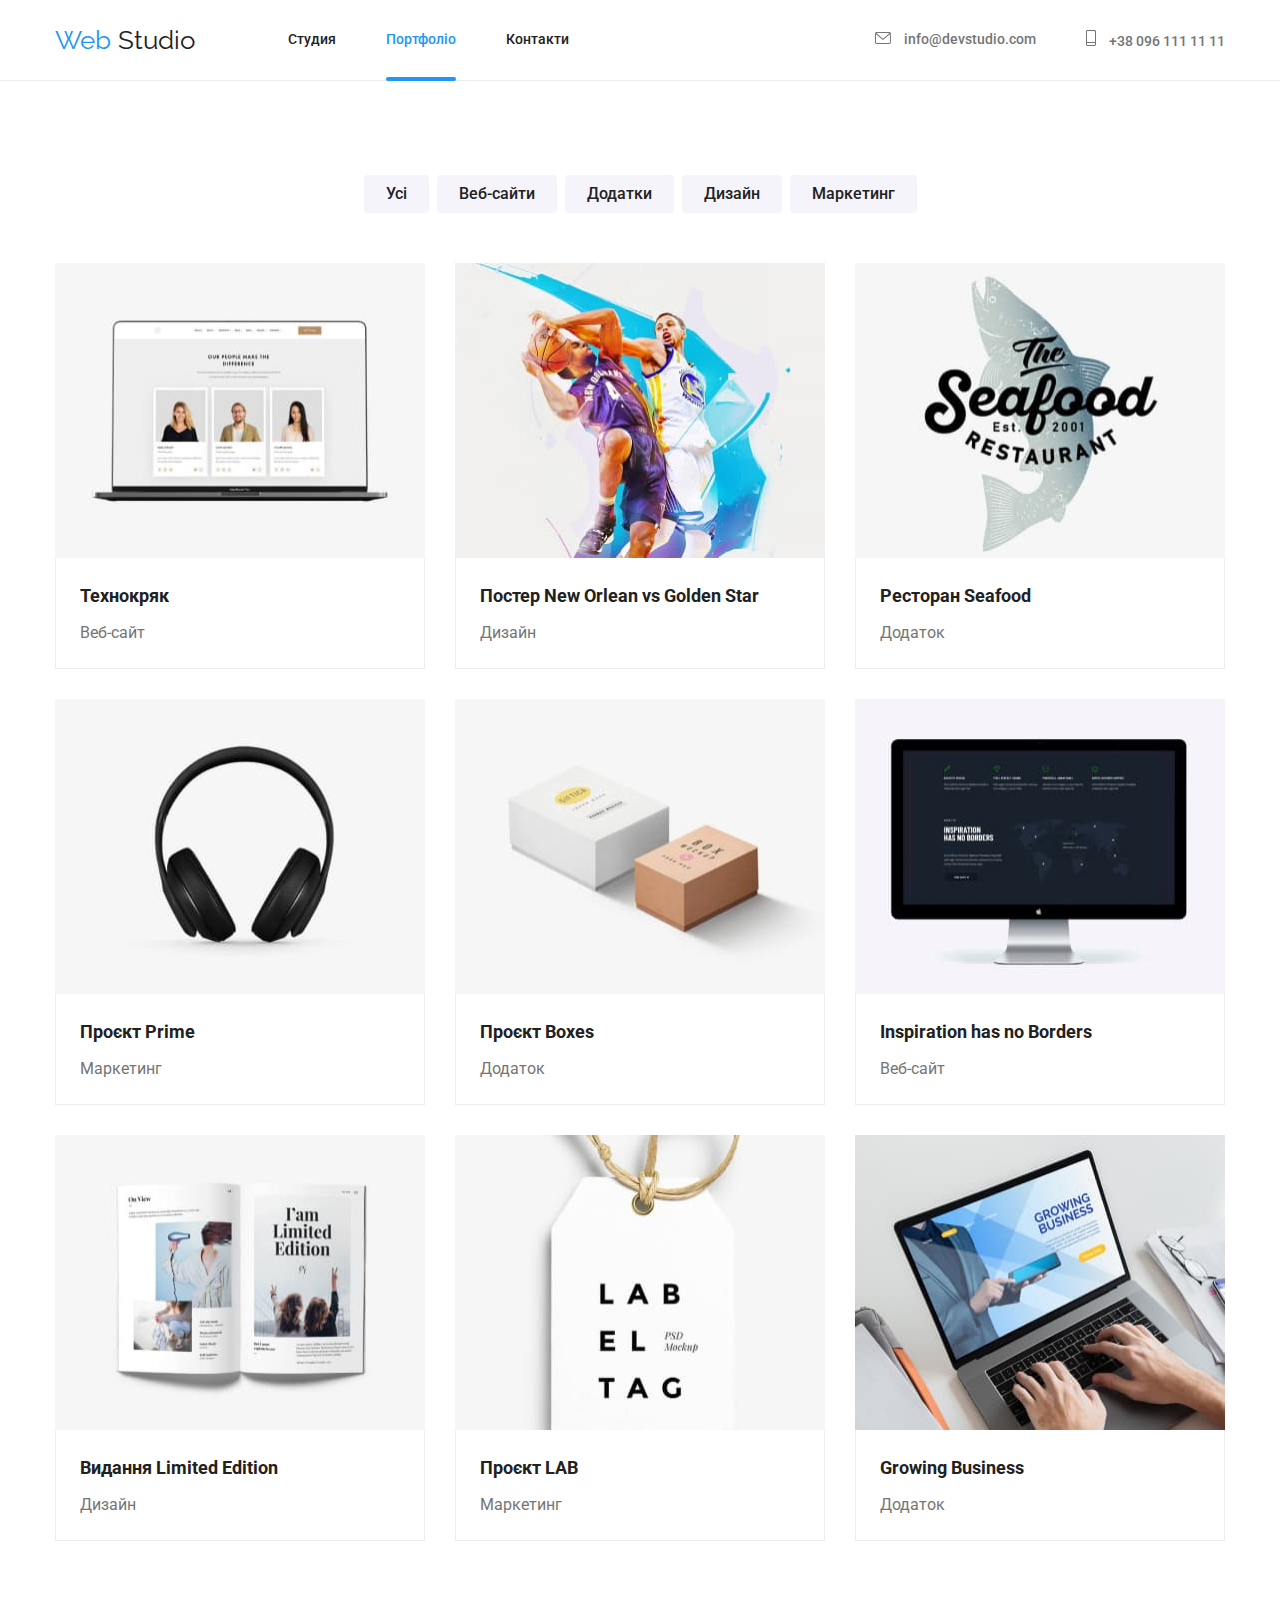
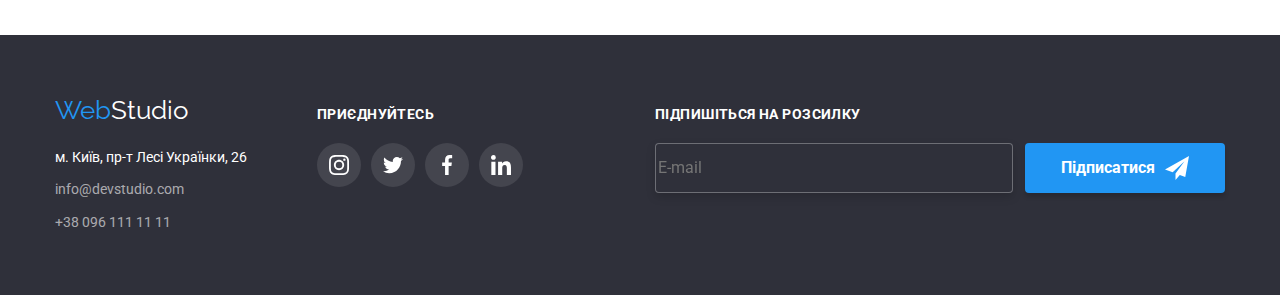
==== portfolio.html @ 41aac7d3 "Initial commit" ====
<!DOCTYPE html>
<html lang="uk">

<head>
  <meta charset="UTF-8" />
  <meta http-equiv="X-UA-Compatible" content="IE=edge" />
  <meta name="viewport" content="width=device-width, initial-scale=1.0" />
  <title>Портфоліо</title>
  <!-- Fonts -->
  <link rel="preconnect" href="https://fonts.googleapis.com" />
  <link rel="preconnect" href="https://fonts.gstatic.com" crossorigin />
  <link href="https://fonts.googleapis.com/css2?family=Raleway:wght@700&family=Roboto:wght@400;500;700;900&display=swap"
    rel="stylesheet" />
  <link rel="stylesheet"
    href="https://cdnjs.cloudflare.com/ajax/libs/modern-normalize/1.1.0/modern-normalize.min.css" />
  <link rel="stylesheet" href="./css/styles.css" />
</head>

<body class="page-portfolio">
  <header class="page-header">
    <!-- Navigation -->
    <div class="header-contanier">
      <nav class="main-nav">
        <a class="logo" href="./index.html">Web <span class="logo-link">Studio</span>
        </a>
        <ul class="list-nav">
          <li class="list-item-contact">
            <a class="link" href="./index.html">Студия
            </a>
          </li>
          <li class="list-item-contact">
            <a class="link current" href="./portfolio.html">Портфоліо</a>
          </li>
          <li class="list-item-contact">
            <a class="link" href="./index.html">Контакти</a>
          </li>
        </ul>
      </nav>
      <ul class="list-contact">
        <li class="list-item-contact">
          <a class="link-contact" href="mailto:info@devstudio.com"><svg class="contact-icon" width="16" height="12">
              <use href="./images/icon.svg#envelope"></use>
            </svg>
            info@devstudio.com
          </a>
        </li>
        <li class="list-item-contact">
          <a class="link-contact" href="tel:+380961111111"><svg class="contact-icon" width="10" height="16">
              <use href="./images/icon.svg#Telephone"></use>
            </svg>
            +38 096 111 11 11</a>
        </li>
      </ul>
    </div>
  </header>
  <!-- Portfolio navigation  -->
  <main>
    <!-- Our projects-->
    <section class="section">
      <div class="container">
        <h1 class="tittle-visually-hidden">Наші роботи</h1>
        <ul class="list-nav-portfolio">
          <li class="btn-container">
            <button class="btn-portfolio" type="button">Усі</button>
          </li>
          <li class="btn-container">
            <button class="btn-portfolio" type="button">Веб-сайти</button>
          </li>
          <li class="btn-container">
            <button class="btn-portfolio" type="button">Додатки</button>
          </li>
          <li class="btn-container">
            <button class="btn-portfolio" type="button">Дизайн</button>
          </li>
          <li class="btn-container">
            <button class="btn-portfolio" type="button">Маркетинг</button>
          </li>
        </ul>
        <ul class="list-portfolio">
          <li class="list-item-portfolio">
            <a>
              <div class="work-description">
                <img class="img" src="./images/tehnokryak.jpg" alt="laptop with two women and a man on the monitor"
                  width="370" height="295" />
                <div class="overlay">
                  <p class="overlay-description">Ресурс пропонує комплексні пропозиції з різним рівнем функціоналу та
                    сервісів. Все це дозволить
                    відвідувачу отримати вичерпні відомості про компанію чи приватну особу.</p>
                </div>
              </div>
              <div class="container-list-portfolio">
                <h2 class="tittle-portfolio">Технокряк</h2>
                <p class="text-work">Веб-сайт</p>
              </div>
            </a>
          </li>
          <li class="list-item-portfolio">
            <a>
              <div class="work-description"><img class="img" src="./images/new-orlean.jpg"
                  alt="two basketball players with a ball" width="370" height="295" />
                <div class="overlay">
                  <p class="overlay-description">Ресурс пропонує комплексні пропозиції з різним рівнем функціоналу та
                    сервісів. Все це дозволить
                    відвідувачу отримати вичерпні відомості про компанію чи приватну особу.</p>
                </div>
              </div>
              <div class="container-list-portfolio">
                <h2 class="tittle-portfolio">Постер New Orlean vs Golden Star</h2>
                <p class="text-work">Дизайн</p>
              </div>
            </a>
          </li>
          <li class="list-item-portfolio">
            <a>
              <div class="work-description"><img class="img" src="./images/seafood.jpg" alt="seafood-logo" width="370"
                  height="295" />
                <div class="overlay">
                  <p class="overlay-description">Ресурс пропонує комплексні пропозиції з різним рівнем функціоналу та
                    сервісів. Все це дозволить
                    відвідувачу отримати вичерпні відомості про компанію чи приватну особу.</p>
                </div>
              </div>
              <div class="container-list-portfolio">
                <h2 class="tittle-portfolio">Ресторан Seafood</h2>
                <p class="text-work">Додаток</p>
              </div>
            </a>
          </li>
          <li class="list-item-portfolio">
            <a>
              <div class="work-description"><img class="img" src="./images/prime.jpg" alt="headphones" width="370"
                  height="295" />
                <div class="overlay">
                  <p class="overlay-description">Ресурс пропонує комплексні пропозиції з різним рівнем функціоналу та
                    сервісів. Все це дозволить
                    відвідувачу отримати вичерпні відомості про компанію чи приватну особу.</p>
                </div>
              </div>
              <div class="container-list-portfolio">
                <h2 class="tittle-portfolio">Проєкт Prime</h2>
                <p class="text-work">Маркетинг</p>
              </div>
            </a>
          </li>
          <li class="list-item-portfolio">
            <a>
              <div class="work-description"><img class="img" src="./images/boxes.jpg" alt="two boxes white and brown"
                  width="370" height="295" />
                <div class="overlay">
                  <p class="overlay-description">Ресурс пропонує комплексні пропозиції з різним рівнем функціоналу та
                    сервісів. Все це дозволить
                    відвідувачу отримати вичерпні відомості про компанію чи приватну особу.</p>
                </div>
              </div>
              <div class="container-list-portfolio">
                <h2 class="tittle-portfolio">Проєкт Boxes</h2>
                <p class="text-work">Додаток</p>
              </div>
            </a>
          </li>
          <li class="list-item-portfolio">
            <a>
              <div class="work-description"><img class="img" src="./images/Inspiration-has-no-borders.jpg" alt="monitor"
                  width="370" height="295" />
                <div class="overlay">
                  <p class="overlay-description">Ресурс пропонує комплексні пропозиції з різним рівнем функціоналу та
                    сервісів. Все це дозволить
                    відвідувачу отримати вичерпні відомості про компанію чи приватну особу.</p>
                </div>
              </div>
              <div class="container-list-portfolio">
                <h2 class="tittle-portfolio">Inspiration has no Borders</h2>
                <p class="text-work">Веб-сайт</p>
              </div>
            </a>
          </li>
          <li class="list-item-portfolio">
            <a>
              <div class="work-description"><img class="img" src="./images/llmited-edition.jpg"
                  alt="book with inscription i'am lmited edition" width="370" height="295" />
                <div class="overlay">
                  <p class="overlay-description">Ресурс пропонує комплексні пропозиції з різним рівнем функціоналу та
                    сервісів. Все це дозволить
                    відвідувачу отримати вичерпні відомості про компанію чи приватну особу.</p>
                </div>
              </div>
              <div class="container-list-portfolio">
                <h2 class="tittle-portfolio">Видання Limited Edition</h2>
                <p class="text-work">Дизайн</p>
              </div>
            </a>
          </li>
          <li class="list-item-portfolio">
            <a>
              <div class="work-description"><img class="img" src="./images/lab.jpg"
                  alt="tag with the inscription lab el tag" width="370" height="295" />
                <div class="overlay">
                  <p class="overlay-description">Ресурс пропонує комплексні пропозиції з різним рівнем функціоналу та
                    сервісів. Все це дозволить
                    відвідувачу отримати вичерпні відомості про компанію чи приватну особу.</p>
                </div>
              </div>
              <div class="container-list-portfolio">
                <h2 class="tittle-portfolio">Проєкт LAB</h2>
                <p class="text-work">Маркетинг</p>
              </div>
            </a>
          </li>
          <li class="list-item-portfolio">
            <a>
              <div class="work-description"><img class="img" src="./images/growing-business.jpg" alt="notebook"
                  width="370" height="295" />
                <div class="overlay">
                  <p class="overlay-description">Ресурс пропонує комплексні пропозиції з різним рівнем функціоналу та
                    сервісів. Все це дозволить
                    відвідувачу отримати вичерпні відомості про компанію чи приватну особу.</p>
                </div>
              </div>
              <div class="container-list-portfolio">
                <h2 class="tittle-portfolio">Growing Business</h2>
                <p class="text-work">Додаток</p>
              </div>
            </a>
          </li>
        </ul>
      </div>
    </section>
    </section>
  </main>
  <footer class="footer">
    <div class="container container-footer">

      <div class="footer-contact-box">

        <a class="logo-footer" href="./index.html">Web<span class="span">Studio</span></a>

        <!-- Address -->
        <address class="address">
          <ul class="list-address-footer">
            <li class="list-item-footer">
              <a class="link-maps" href="https://goo.gl/maps/CPtrU1FHBa2aNyZL9" target="_blank"
                rel="noopener noreferrer">м.
                Київ, пр-т Лесі Українки, 26</a>
            </li>
            <li class="list-item-footer">
              <a class="link-footer" href="mailto:info@devstudio.com">info@devstudio.com</a>
            </li>
            <li class="list-item-footer">
              <a class="link-footer" href="tel:+380961111111">+38 096 111 11 11</a>
            </li>
          </ul>
        </address>
      </div>

      <div class="footer-social-box">
        <p class="accession">Приєднуйтесь</p>
        <ul class="social-list-footer">
          <li class="social-item-footer">
            <a class="social-link-footer" href="https://istagram.com" target="_blank" rel="noopener noreferens"
              aria-label="istagram">
              <svg class="social-icon-footer" width="20" height="20">
                <use href="./images/icon.svg#instagram"></use>
              </svg>
            </a>
          </li>
          <li class="social-item-footer">
            <a class="social-link-footer" href="https://twitter.com" target="_blank" rel="noopener noreferens"
              aria-label="twitter">
              <svg class="social-icon-footer" width="20" height="20">
                <use href="./images/icon.svg#twitter"></use>
              </svg>
            </a>
          </li>
          <li class="social-item-footer">
            <a class="social-link-footer" href="https://facebook.com" target="_blank" rel="noopener noreferens"
              aria-label="istagram">
              <svg class="social-icon-footer" width="20" height="20">
                <use href="./images/icon.svg#facebook"></use>
              </svg>
            </a>
          </li>
          <li class="social-item-footer">
            <a class="social-link-footer" href="https://linkedin.com" target="_blank" rel="noopener noreferens"
              aria-label="linkedin">
              <svg class="social-icon-footer" width="20" height="20">
                <use href="./images/icon.svg#linkedin"></use>
              </svg>
            </a>
          </li>
        </ul>
      </div>

      <div class="footer-form-mailing">
        <strong class="register-mailing">Підпишіться на розсилку</strong>
        <form class="footer-form" name="footer-form">
          <label class="form-mailing">
            <input class="register-mailing-form" type="email" name="email" placeholder="E-mail" required>
          </label>
          <button class="btn-register-icon ">
            Підписатися <svg class="register-footer-icon" width="24" height="24">
              <use href="./images/icon.svg#icon-send">
              </use>
            </svg>
          </button>
        </form>
      </div>
    </div>
  </footer>
  <script src="./js/modal.js"></script>
</body>

</html>
---- css/styles.css ----
:root {
  /* Fonts */

  /* Text color */
  --primary-text-color: #212121;
  --tittle-text-color: #212121;
  --accent-color: #2196f3;
  --active-color: #2196f3;
  --primary-white-color: #ffffff;
  --second-text-color: #757575;

  /* Background colors */

  --background-color: #f5f4fa;
  --footer-background-color: #2f303a;
  --background-color-portfolio: #f5f5f5;
  --color-border-list: #eeeeee;
  --background-color-btn: #188ce8;
  --color-border: #ececec;
  --social-color: #afb1b8;
  /*Other */
  --animation: 250ms cubic-bezier(0.4, 0, 0.2, 1)
}

html {
  box-sizing: border-box;
}

*,
*::before,
*::after {
  box-sizing: inherit;
}

/* Остальной код */

/* Body */
h1,
h2,
h3,
p {
  margin-top: 0;
  margin-bottom: 0;
}

body {
  color: var(--primary-text-color);
  font-family: Roboto, sans-serif;
}

.section {
  padding-top: 94px;
  padding-bottom: 94px;
}

.container {
  width: 1200px;
  padding-left: 15px;
  padding-right: 15px;
  margin: 0 auto;
}

.img {
  display: block;
  max-width: 100%;
}

/* Header */

.page-header {
  border-bottom: solid 1px;
  border-color: var(--color-border);
}

header {
  background-color: var(--primary-white-color);
}

.header-contanier {
  width: 1200px;
  margin: 0 auto;
  padding-left: 15px;
  padding-right: 15px;
  display: flex;
  flex-wrap: wrap;
  flex-direction: row;
}

/* Logo */
.logo {
  color: var(--accent-color);
  font-family: Raleway, sans-serif;
  font-size: 26px;
  line-height: 1.19;
  text-decoration: none;
  padding-top: 24px;
  padding-bottom: 24px;
  margin-right: 93px;
  transition: color var(--animation);
}

.logo-link {
  color: var(--primary-text-color);
}

.logo:hover {
  color: var(--accent-color);
}

/* Navigation */
.main-nav {
  display: flex;
  align-items: center;
}

.main-nav .link {
  font-weight: 500;
  font-size: 14px;
  line-height: 1.14;
  text-decoration: none;
  transition: color var(--animation);
}

.list {
  list-style: none;
  display: flex;
  margin-top: 0;
  margin-bottom: 0;
  padding: 0;
  gap: 30px;
  justify-content: center;
}

.list-contact {
  margin: 0 0 0 auto;
  padding-left: 0;
  display: flex;
}

.list-item-contact {
  display: flex;
  align-items: center;
  justify-content: center;
  margin-right: 50px;
}

.list-item-contact:last-child {
  margin-right: 0;
}

.list-nav {
  display: block;
  display: flex;
  list-style: none;
  margin-top: 0;
  margin-bottom: 0;
  margin-left: 0;
  padding-left: 0;
}

.list-address {
  list-style: none;
  padding: 0;
  margin: 0;
}

.link.current {
  color: var(--active-color);
  padding: 32px 0;
  font-family: Roboto;
  font-weight: 500;
  font-size: 14px;
  line-height: 1.14;
  text-decoration: none;
  transition: color var(--animation);
  position: relative;
  display: block;
}

.link.current::after {
  content: '';
  display: block;
  position: absolute;
  width: 100%;
  height: 4px;
  border-radius: 2px;
  bottom: -1%;
  background-color: var(--active-color);
}

h2 {
  text-align: center;
}

.link:hover {
  color: var(--accent-color);
}

.link:focus {
  color: var(--accent-color);
}

.link-contact {
  color: var(--second-text-color);
  fill: var(--second-text-color);
  font-weight: 500;
  font-size: 14px;
  line-height: 1.14;
  text-decoration: none;
  align-items: center;
  transition: color var(--animation);
  transition: fill var(--animation);
}

.link-contact:hover {
  color: var(--accent-color);
  fill: var(--active-color);
}

.link-contact:focus {
  color: var(--accent-color);
  fill: var(--active-color);
}

.contact-icon {
  margin-right: 10px;
}

/* Hero */
.section-hero {
  width: 1600px;
  text-align: center;
  margin: 0 auto;
  padding-top: 200px;
  padding-bottom: 200px;
  background: linear-gradient(to right,
      rgba(47, 48, 58, 0.4), rgba(47, 48, 58, 0.4)),
    url(../images/Img.png);
  background-size: cover;
  background-position: center;
  background-repeat: no-repeat;
}

.hero-tittle {
  color: var(--primary-white-color);
  font-weight: 900;
  font-size: 44px;
  line-height: 1.36;
  text-align: center;
  text-transform: uppercase;
  width: 696px;
  margin: 0 auto;
  margin-bottom: 30px;
}

.backdrop {
  position: fixed;
  top: 0;
  left: 0;
  width: 100%;
  height: 100%;
  opacity: 1;
  z-index: 5;
  transition: var(--animation);
  background-color: rgba(0, 0, 0, 0.2);
}

.backdrop.is-hidden {
  opacity: 0;
  pointer-events: none;
  visibility: hidden;
}



.modal {
  position: absolute;
  top: 50%;
  left: 50%;
  width: 528px;
  padding: 40px;
  background-color: var(--primary-white-color);
  box-shadow: 0px 1px 3px rgba(0, 0, 0, 0.12), 0px 1px 1px rgba(0, 0, 0, 0.14), 0px 2px 1px rgba(0, 0, 0, 0.2);
  border-radius: 4px;
  transform: translate(-50%, -50%) scale(1);
  transition: opacity: var(--animation), visibility:var(--animation);
}

.btn-modal {
  position: absolute;
  top: 8px;
  right: 8px;
  width: 30px;
  height: 30px;
  border: 1px solid rgba(0, 0, 0, 0.1);
  border-radius: 50%;
  background-color: var(--primary-white-color);
  cursor: pointer;
}

.btn-modal:hover {
  fill: var(--active-color);
  transition: fill var(--animation);
}

.btn-modal:focus {
  fill: var(--active-color);
  transition: fill var(--animation);
}

.register-form {
  margin-bottom: 20px;
}

.register-form-tittle {
  display: block;
  font-family: 'Roboto';
  font-size: 20px;
  line-height: 1.15;
  letter-spacing: 0.03em;
  align-items: center;
  margin-bottom: 30px;
}

.register-form-field {
  display: block;
  margin: 0;
  text-align: left;
  position: relative;
  margin-bottom: 10px;

}

.register-form-field:last-of-type {
  margin-bottom: 0;
}

.register-form-field:hover {
  border-color: var(--active-color);
  fill: var(--active-color);
  transition: fill var(--animation), border-color:var(--animation);
}

.register-form-field:focus {
  border-color: var(--active-color);
  fill: var(--active-color);
}

.register-form-label {
  display: block;
  font-family: 'Roboto';
  font-size: 12px;
  line-height: 1.16;
  letter-spacing: 0.01em;
  color: #757575;
  margin-bottom: 4px;
}

.chekbox-agreement-form {
  display: inline-block;
  margin-bottom: 30px;
}

.register-form-chekbox {
  appearance: none;
}

.register-form-chekbox:checked+.chekbox-svg {
  background-color: var(--active-color);
  background-image: url(../images/icon\ check\ \(2\)\ \(1\).svg);
  background-size: contain;
  fill: var(--active-color);

}

.register-form-input {
  width: 100%;
  height: 40px;
  border: 1px solid rgba(33, 33, 33, 0.2);
  border-radius: 4px;
  outline: none;
  padding-left: 42px;

}


.register-form-input:hover~.register-form-icon {
  fill: var(--active-color);
  border-color: var(--active-color);
  transition: fill var(--animation), border-color var(--animation);

}

.register-form-field:focus-within>.register-form-icon {
  fill: var(--active-color);
  border-color: var(--active-color);
  transition: border-color var(--animation);
}

.register-form-input:hover {
  border-color: var(--active-color);
  transition: fill var(--animation), border-color var(--animation);

}

.register-form-input:focus-within {
  border-color: var(--active-color);
  transition: border-color var(--animation);

}

.register-form-icon {
  position: absolute;
  left: 3%;
  top: 50%;

}

textarea {
  width: 100%;
  height: 120px;
  border: 1px solid rgba(33, 33, 33, 0.2);
  border-radius: 4px;
  padding: 12px 16px;
  resize: none;
  outline: none;
}

.chekbox-svg {
  display: inline-block;
  vertical-align: middle;
}

.register-form-description {
  color: var(--second-text-color);
  display: inline-block;
  align-items: center;
  font-family: 'Roboto';
  font-style: normal;
  font-weight: 400;
  font-size: 14px;
  line-height: 1.71;
  letter-spacing: 0.03em;

}

.register-form-link {
  color: var(--active-color);
}

.btn-register {
  color: var(--primary-white-color);
  background-color: var(--accent-color);
  cursor: pointer;
  font-family: Roboto;
  font-weight: 700;
  font-size: 16px;
  line-height: 1.87;
  width: 216px;
  padding: 10px 32px;
  border: 0;
  border-radius: 4px;
  transition: background-color var(--animation);
}

.btn-register:hover {
  color: var(--primary-white-color);
  background-color: var(--background-color-btn);
  box-shadow: 0px 4px 4px rgba(0, 0, 0, 0.15);
  transition: color:var(--animation), box-shadow: var(--animation), background-color: var(--animation);
}

.btn-register:focus {
  color: var(--primary-white-color);
  background-color: var(--background-color-btn);
  box-shadow: 0px 4px 4px rgba(0, 0, 0, 0.15);
  transition: color:var(--animation), box-shadow: var(--animation), background-color: var(--animation);
}

.btn {
  color: var(--primary-white-color);
  background-color: var(--accent-color);
  cursor: pointer;
  font-family: Roboto;
  font-weight: 700;
  font-size: 16px;
  line-height: 1.87;
  width: 216px;
  padding: 10px 32px;
  border: 0;
  border-radius: 4px;
  transition: background-color var(--animation);

}

.btn:hover {
  background-color: var(--background-color-btn);
}

.btn:focus {
  background-color: var(--background-color-btn);
}

.benefits-icon-list {
  list-style: none;
  display: flex;
  margin-top: 0;
  margin-bottom: 0;
  padding-top: 94px;
  padding-left: 215px;
  padding-right: 215px;
  gap: 30px;
  justify-content: center;
}

.container-benefits-icon {
  width: 270px;
  height: 120px;
  display: flex;
  justify-content: center;
  align-items: center;
  background-color: var(--background-color);
  border-radius: 4px;
  margin-bottom: 30px;
}

.benefits-icon-item {
  margin: 0;
  padding: 0;
}

.tittle-subject-list {
  font-weight: 700;
  font-size: 14px;
  line-height: 1.14;
  text-transform: uppercase;
  margin: 0;
  margin-bottom: 10px;
}

.tittle-subject {
  font-size: 36px;
  line-height: 1.16;
  padding: 0;
  margin-bottom: 50px;
}

.tittle-subtittle {
  font-weight: 500;
  font-size: 16px;
  line-height: 1.18;
  margin-bottom: 10px;
  text-align: center;
  justify-content: center;
}

.section-subject {
  background-color: var(--background-color);
  display: flex;
}

.benefits {
  display: block;
  box-sizing: border-box;
  flex-basis: calc((100% - 60px) / 3);
}

.section-activity {
  padding-top: 0;
}

.container-activity {
  width: 1200px;
  margin: 0 auto;
  padding-left: 15px;
  padding-right: 15px;
}

.activity-work {
  position: relative;
}

.activity-work-text {
  display: flex;
  align-items: center;
  justify-content: center;
  bottom: 0;
  width: 100%;
  height: 70px;
  position: absolute;
  background-color: rgba(47, 48, 58, 0.8);
  color: var(--primary-white-color);
}

.activity-text {
  font-family: 'Roboto';
  font-weight: 700;
  font-size: 14px;
  line-height: 1.14;
  letter-spacing: 0.03em;
  text-transform: uppercase;
}

.contanier-tittle-subtittle {
  padding-top: 30px;
  padding-bottom: 30px;
}

.text-list {
  color: var(--second-text-color);
  font-weight: 400;
  font-size: 14px;
  line-height: 1.71;
  margin-bottom: 0;
}

.about-tittle {
  width: 1200px;
  margin: 0 auto;
  padding-left: 15px;
  padding-right: 15px;
}

.list-item-about {
  background-color: var(--primary-white-color);
  color: var(--tittle-text-color);
  font-weight: 500;
  font-size: 16px;
  line-height: 1.18;
}

.subtitle {
  color: var(--second-text-color);
  font-weight: 400;
  font-size: 16px;
  line-height: 1.18;
  margin-bottom: 16px;
  margin-top: 0;
  justify-content: center;
}

.container-about {
  width: 1200px;
  margin: 0 auto;
  padding-left: 15px;
  padding-right: 15px;
}

.about {
  align-items: center;
  background-color: var(--primary-white-color);
  flex-basis: calc((100% - 60px) / 3);
  box-shadow: 0px 1px 3px rgba(0, 0, 0, 0.12), 0px 1px 1px rgba(0, 0, 0, 0.14), 0px 2px 1px rgba(0, 0, 0, 0.2);
  border-radius: 0px 0px 4px 4px;

}

.contanier-tittle-subtittle {
  text-align: center;
}

.about:last-child {
  margin-right: 0;
}

.social-list {
  list-style: none;
  display: flex;
  gap: 10px;
  justify-content: center;
  padding: 0 32px;
}

.social-link {
  width: 44px;
  height: 44px;
  border-radius: 50%;
  display: flex;
  background: var(--primary-white-color);
  align-items: center;
  justify-content: center;
  fill: var(--social-color);
  transition: background-color var(--animation), fill var(--animation);
}

.social-link:hover {
  background-color: var(--active-color);
  fill: var(--primary-white-color);
}

.social-link:focus {
  background-color: var(--active-color);
  fill: var(--primary-white-color);
}

.tittle-subject-icon {
  font-size: 36px;
  line-height: 1.16;
  margin-bottom: 50px;
}

.client-icon-item {
  flex-basis: calc(100% - 150px) /6;
  height: 92px;
  width: 170px;
}

.client-icon-list {
  display: flex;
  gap: 30px;
  list-style: none;
  justify-content: center;
  align-items: center;
  margin: 0;
  padding: 0;
}

.link-client-icon {
  width: 100%;
  height: 100%;
  display: flex;
  border: 1px solid;
  border-radius: 4px;
  align-items: center;
  justify-content: center;
  fill: var(--social-color);
  border-color: var(--social-color);
  transition: fill var(--animation), border-color var(--animation);
}

.link-client-icon:focus {
  border-color: var(--active-color);
  fill: var(--active-color);
}

.link-client-icon:hover {
  border-color: var(--active-color);
  fill: var(--active-color);
}

.section-client {
  padding-top: 94px;
  padding-bottom: 94px;
}

/* Footer */
.container-footer {
  display: flex;
  align-items: baseline;
}


.footer {
  color: var(--primary-white-color);
  background-color: var(--footer-background-color);
  padding-top: 60px;
  padding-bottom: 60px;
}

.footer-contact-box {
  margin-right: 70px;
}

.footer-social-box {}

.logo-footer {
  color: var(--accent-color);
  font-family: Raleway, sans-serif;
  font-size: 26px;
  line-height: 1.19;
  text-decoration: none;
  margin-bottom: 20px;
  display: block;
}

.list-item-footer {
  margin-bottom: 9px;
}

.list-item-footer:last-child {
  margin-bottom: 0;
}

.list-address-footer {
  list-style: none;
  padding: 0;
  margin: 0;
}

.span {
  color: var(--primary-white-color);
}

.link {
  color: var(--primary-text-color);
  font-weight: 500;
  font-size: 14px;
  line-height: 1.14;
  text-decoration: none;
}

.link-footer {
  color: #ffffff99;
  font-weight: 400;
  font-size: 14px;
  line-height: 1.71;
  text-decoration: none;
  font-style: normal;
  transition: color var(--animation);
}

.link-maps {
  color: var(--primary-white-color);
  font-weight: 400;
  font-size: 14px;
  line-height: 1.71;
  text-decoration: none;
  font-style: normal;
  transition: color var(--animation);
}

.link-maps:hover {
  color: var(--active-color);
}

.link-maps:focus {
  color: var(--active-color);
}

.link-footer:hover {
  color: var(--active-color);
}

.link-contact:focus {
  color: var(--active-color);
}

.accession {
  font-family: 'Roboto';
  font-style: normal;
  font-weight: 700;
  font-size: 14px;
  line-height: 1.14;
  letter-spacing: 0.03em;
  text-transform: uppercase;
  margin-bottom: 20px;
}

.social-link-footer {
  width: 44px;
  height: 44px;
  border-radius: 50%;
  display: flex;
  background: rgba(255, 255, 255, 0.1);
  align-items: center;
  justify-content: center;
  transition: background-color var(--animation);
}

.social-link-footer:hover {
  background-color: var(--active-color);
}

.social-link-footer:focus {
  background-color: var(--active-color);
}

.social-list-footer {
  padding: 0;
  margin: 0;
  list-style: none;
  display: flex;
  gap: 10px;
}

.footer-form {
  display: flex;

}

.form-mailing {
  margin-right: 12px;
}

.register-mailing-form {
  width: 358px;
  height: 50px;
  background-color: #2F303A;
  border: 1px solid rgba(255, 255, 255, 0.3);
  filter: drop-shadow(0px 4px 4px rgba(0, 0, 0, 0.15));
  border-radius: 4px;
  outline: none;
  color: var(--second-text-color);
}

.register-mailing {
  display: inline-block;
  font-family: 'Roboto';
  font-size: 14px;
  line-height: 1.14;
  letter-spacing: 0.03em;
  text-transform: uppercase;
  margin-bottom: 20px;

}

.social-icon-footer {
  fill: var(--primary-white-color);
}

.register-footer-icon {
  fill: var(--primary-white-color);
  margin-left: 10px;
}

.btn-register {
  width: 200px;
  height: 50px;
  cursor: pointer;
  box-shadow: 0px 4px 4px rgba(0, 0, 0, 0.15);
  border-radius: 4px;
}

.footer-form-mailing {
  margin-left: auto
}

.btn-register-icon {
  color: var(--primary-white-color);
  background-color: var(--accent-color);
  font-family: Roboto;
  font-weight: 700;
  font-size: 16px;
  line-height: 1.87;
  width: 216px;
  padding: 10px 32px;
  border: 0;
  border-radius: 4px;
  transition: background-color var(--animation);
  width: 200px;
  height: 50px;
  display: flex;
  box-shadow: 0px 4px 4px rgba(0, 0, 0, 0.15);
  cursor: pointer;
  display: flex;
  justify-content: center;
  align-items: center;
}

.visually-hidden {
  position: absolute;
  white-space: nowrap;
  width: 1px;
  height: 1px;
  overflow: hidden;
  border: 0;
  padding: 0;
  clip: rect(0 0 0 0);
  clip-path: inset(50%);
  margin: -1px;
}

/* Portfolio */
.container {
  width: 1200px;
  margin: 0 auto;
  padding-left: 15px;
  padding-right: 15px;
}

.container-list-portfolio {
  padding: 20px 24px;
  border-right: solid 1px;
  border-bottom: solid 1px;
  border-left: solid 1px;
  border-color: var(--color-border-list);
}

.page-porfolio {
  width: 1200px;
}

.tittle-project {
  color: var(--primary-text-color);
  font-weight: 700;
  font-size: 36px;
  line-height: 1.16;
  text-align: center;
}

.tittle-portfolio {
  color: var(--tittle-text-color);
  margin-bottom: 4px;
  font-size: 18px;
  line-height: 2;
  text-align: left;
}

.list-portfolio {
  list-style: none;
}

/* Navigation portfolio */
.list-nav-portfolio {
  display: flex;
  list-style: none;
  align-items: center;
}

.text-work {
  color: var(--second-text-color);

  font-size: 16px;
  line-height: 1.87;
}

.btn-portfolio {
  color: var(--primary-text-color);
  background-color: var(--background-color);
  font-family: inherit;
  font-weight: 500;
  font-size: 16px;
  line-height: 1.62;
  cursor: pointer;
  border: none;
  border-radius: 4px;
  padding: 6px 22px;
  transition: box-shadow var(--animation), color var(--animation), background-color var(--animation);
}

.btn-container {
  margin-right: 8px;
  transform: background-color var(--animation);
}

.btn-container:last-child {
  margin-right: 0;
}

.button-nav {
  padding-top: 94px;
  padding-bottom: 94px;
}

.btn-portfolio:hover {
  color: var(--primary-white-color);
  background-color: var(--active-color);
  box-shadow: 0px 3px 1px rgba(0, 0, 0, 0.1),
    0px 1px 2px rgba(0, 0, 0, 0.08),
    0px 2px 2px rgba(0, 0, 0, 0.12);
  border-radius: 4px;
}

.btn-portfolio:focus {
  color: var(--primary-white-color);
  background-color: var(--active-color);
  box-shadow: 0px 3px 1px rgba(0, 0, 0, 0.1),
    0px 1px 2px rgba(0, 0, 0, 0.08),
    0px 2px 2px rgba(0, 0, 0, 0.12);
  border-radius: 4px;
}

.tittle-visually-hidden {
  position: absolute;
  white-space: nowrap;
  width: 1px;
  height: 1px;
  overflow: hidden;
  border: 0;
  padding: 0;
  clip: rect(0 0 0 0);
  clip-path: inset(50%);
  margin: -1px;
}

/* Main */

.list-portfolio {
  display: flex;
  flex-wrap: wrap;
  gap: 30px;
  padding: 0;
  margin: 0;
  margin-right: 30px;
}

.list-nav-portfolio {
  justify-content: center;
  margin-bottom: 50px;
  margin-top: 0;
  padding-left: 0;
}

.list-item-portfolio {
  border-color: var(--color-border-list);
  flex-basis: calc((100% - 60px) / 3);
  margin-top: 0;
  margin-bottom: 0;
  padding: 0;
  transition: box-shadow var(--animation);
}

.list-item-portfolio:hover {
  box-shadow: 0px 1px 1px rgba(0, 0, 0, 0.12),
    0px 4px 4px rgba(0, 0, 0, 0.06),
    1px 4px 6px rgba(0, 0, 0, 0.16);

}

.list-item-portfolio:focus {
  box-shadow: 0px 1px 1px rgba(0, 0, 0, 0.12),
    0px 4px 4px rgba(0, 0, 0, 0.06),
    1px 4px 6px rgba(0, 0, 0, 0.16);

}

.list-portfolio:nth-child(3n) {
  margin-right: 0;
}

.work-description {
  position: relative;
  overflow: hidden;

}

.overlay {
  position: absolute;
  top: 0;
  left: 0;
  transform: translateY(100%);
  width: 100%;
  height: 101%;
  padding: 63px 24px;
  display: flex;
  align-items: center;
  justify-content: center;
  background-color: rgba(33, 150, 243, 0.9);
}

.overlay-description {
  font-weight: 400;
  font-size: 18px;
  line-height: 1.55;
  letter-spacing: 0.03em;
  color: var(--primary-white-color);
}

.list-item-portfolio:hover .overlay {
  transform: translateY(0);
  transition: transform var(--animation);

}
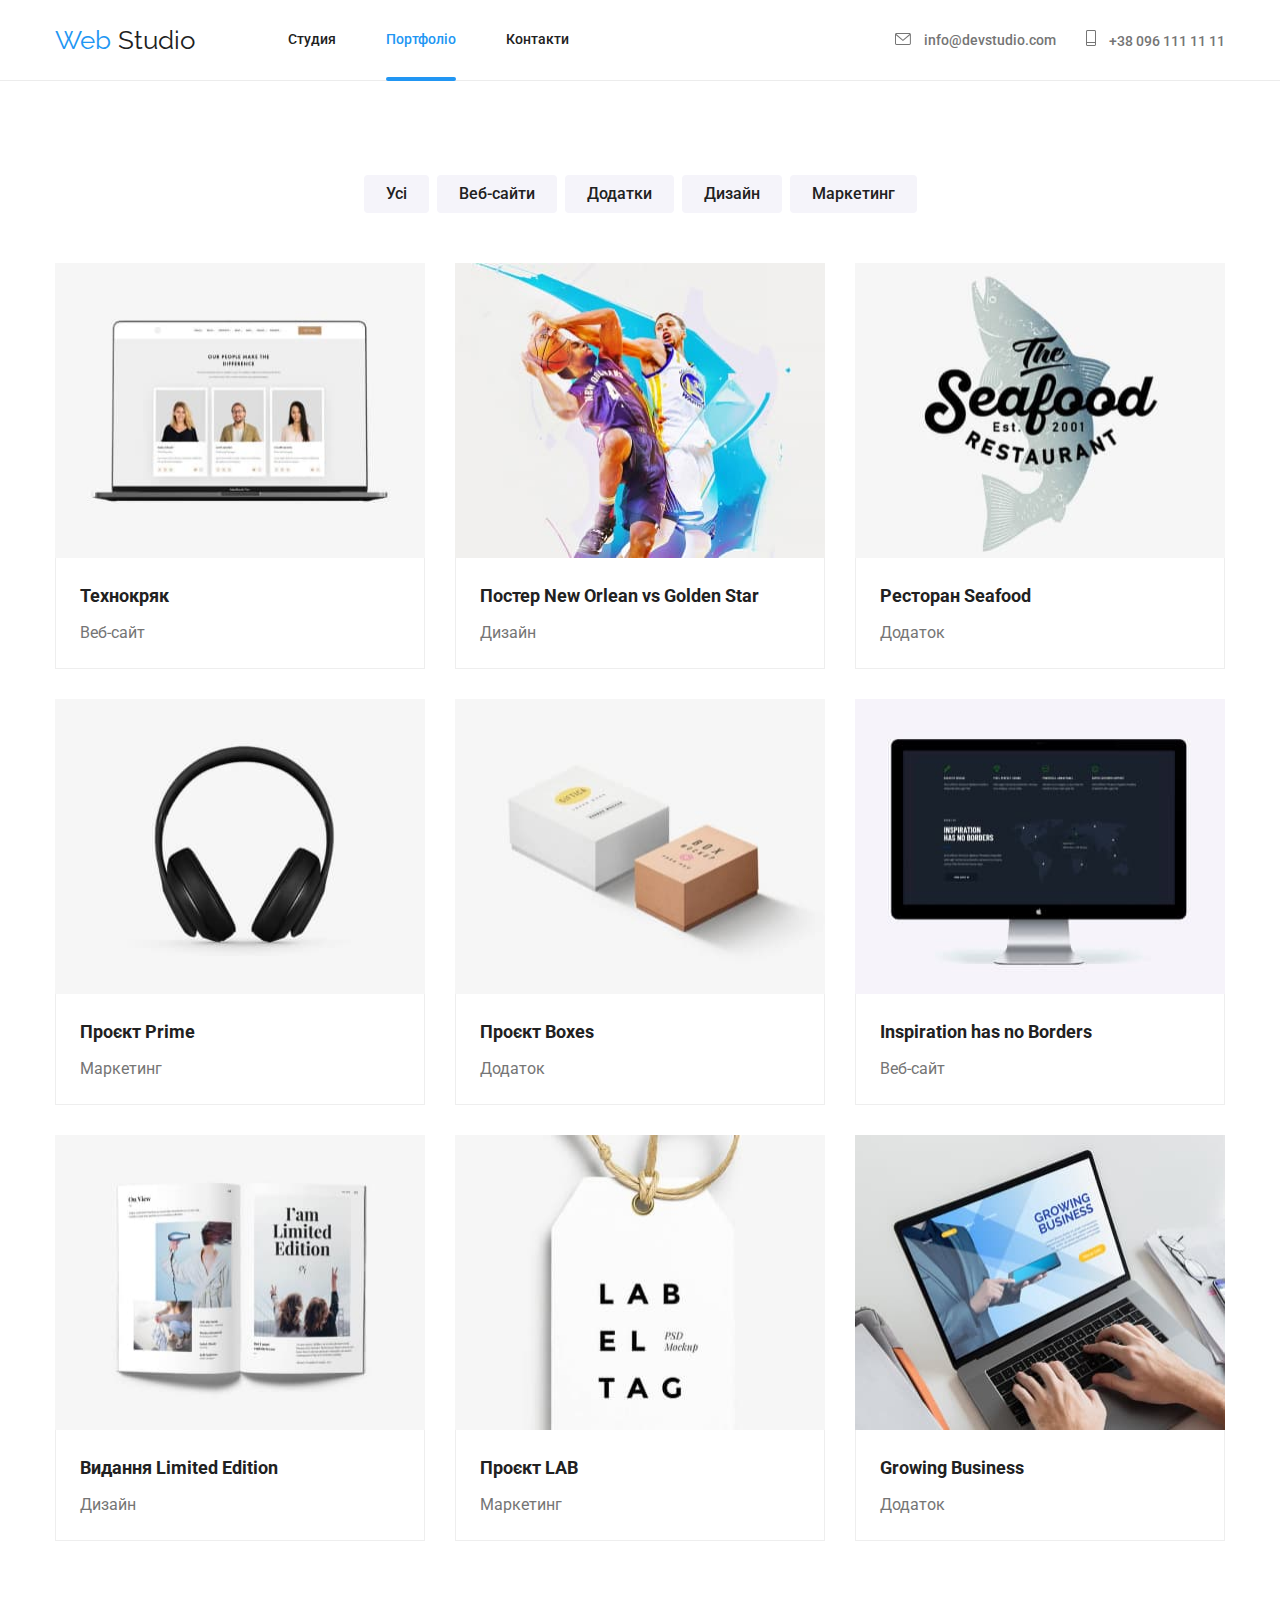
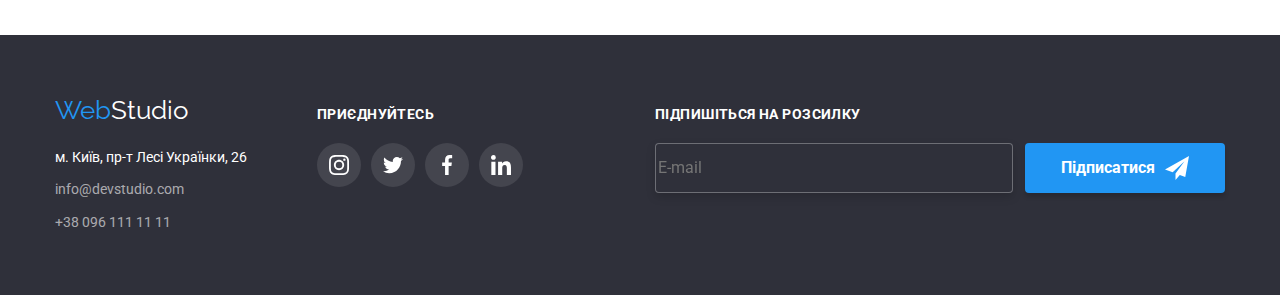
==== commit c0b0649a: "hw-07" ====
--- a/portfolio.html
+++ b/portfolio.html
@@ -13,39 +13,42 @@
     rel="stylesheet" />
   <link rel="stylesheet"
     href="https://cdnjs.cloudflare.com/ajax/libs/modern-normalize/1.1.0/modern-normalize.min.css" />
+  <link rel="stylesheet" href="./css/main.min.css" />
   <link rel="stylesheet" href="./css/styles.css" />
 </head>
 
-<body class="page-portfolio">
-  <header class="page-header">
+<body class="page">
+  <header class="page__header">
     <!-- Navigation -->
-    <div class="header-contanier">
-      <nav class="main-nav">
-        <a class="logo" href="./index.html">Web <span class="logo-link">Studio</span>
+    <div class="container header-contanier">
+      <nav class="nav">
+        <a class="logo" href="./index.html">Web <span class="logo__link">Studio</span>
         </a>
-        <ul class="list-nav">
-          <li class="list-item-contact">
-            <a class="link" href="./index.html">Студия
-            </a>
-          </li>
-          <li class="list-item-contact">
-            <a class="link current" href="./portfolio.html">Портфоліо</a>
-          </li>
-          <li class="list-item-contact">
-            <a class="link" href="./index.html">Контакти</a>
+        <ul class="nav__list">
+          <li class="nav__item">
+
+            <a class="nav__link " href="./index.html">Студия </a>
+          </li>
+
+          <li class="nav__item">
+            <a class="nav__link current" href="./portfolio.html">Портфоліо</a>
+          </li>
+          <li class="nav__item">
+            <a class="nav__link" href="./index.html">Контакти</a>
           </li>
         </ul>
       </nav>
       <ul class="list-contact">
-        <li class="list-item-contact">
-          <a class="link-contact" href="mailto:info@devstudio.com"><svg class="contact-icon" width="16" height="12">
+        <li class="list-contact__item">
+          <a class="list-contact__link" href="mailto:info@devstudio.com"><svg class="list-contact__icon" width="16"
+              height="12">
               <use href="./images/icon.svg#envelope"></use>
             </svg>
             info@devstudio.com
           </a>
         </li>
-        <li class="list-item-contact">
-          <a class="link-contact" href="tel:+380961111111"><svg class="contact-icon" width="10" height="16">
+        <li class="list-contact__item">
+          <a class="list-contact__link" href="tel:+380961111111"><svg class="list-contact__icon" width="10" height="16">
               <use href="./images/icon.svg#Telephone"></use>
             </svg>
             +38 096 111 11 11</a>
--- a/css/main.min.css
+++ b/css/main.min.css
@@ -0,0 +1 @@
+:root{--font-family: Roboto, sans-serif;--primary-text-color: #212121;--tittle-text-color: #212121;--accent-color: #2196f3;--active-color: #2196f3;--primary-white-color: #ffffff;--second-text-color: #757575;--background-color: #f5f4fa;--footer-background-color: #2f303a;--background-color-portfolio: #f5f5f5;--color-border-list: #eeeeee;--background-color-btn: #188ce8;--color-border: #ececec;--social-color: #afb1b8;--animation: 250ms cubic-bezier(0.4, 0, 0.2, 1)}.visually-hidden{position:absolute;white-space:nowrap;width:1px;height:1px;overflow:hidden;border:0;padding:0;clip:rect(0 0 0 0);-webkit-clip-path:inset(50%);clip-path:inset(50%);margin:-1px}.page__header{border-bottom:solid 1px;border-color:var(--color-border)}header{background-color:var(--primary-white-color);display:-webkit-box;display:-ms-flexbox;display:flex}.header-contanier{width:1200px;margin:0 auto;padding-left:15px;padding-right:15px;display:-webkit-box;display:-ms-flexbox;display:flex;-ms-flex-wrap:wrap;flex-wrap:wrap;-webkit-box-orient:horizontal;-webkit-box-direction:normal;-ms-flex-direction:row;flex-direction:row}.nav{display:-webkit-box;display:-ms-flexbox;display:flex;-webkit-box-align:center;-ms-flex-align:center;align-items:center}.nav__list{display:block;display:-webkit-box;display:-ms-flexbox;display:flex;list-style:none;margin-top:0;margin-bottom:0;margin-left:0;padding-left:0}.nav__item{display:-webkit-box;display:-ms-flexbox;display:flex;-webkit-box-align:center;-ms-flex-align:center;align-items:center;-webkit-box-pack:center;-ms-flex-pack:center;justify-content:center;margin-right:50px}.nav__item:last-child{margin-right:0}.nav__link{color:var(--primary-text-color);font-weight:500;font-size:14px;line-height:1.14;text-decoration:none;-webkit-transition:color var(--animation);transition:color var(--animation)}.nav__link.current{color:var(--active-color);padding:32px 0;font-family:Roboto;font-weight:500;font-size:14px;line-height:1.14;text-decoration:none;-webkit-transition:color var(--animation);transition:color var(--animation);position:relative;display:block}.nav__link.current::after{content:"";display:block;position:absolute;width:100%;height:4px;border-radius:2px;bottom:-1%;background-color:var(--active-color)}h2{text-align:center}.list-contact__link{fill:var(--second-text-color);font-weight:500;font-size:14px;line-height:1.14;text-decoration:none;-webkit-box-align:center;-ms-flex-align:center;align-items:center;-webkit-transition:fill var(--animation),color var(--animation);transition:fill var(--animation),color var(--animation);color:var(--second-text-color);list-style:none;padding:0;margin:0}.list-contact__link:hover,.list-contact__link:focus{color:var(--active-color);fill:var(--active-color)}.list-contact{margin:0 0 0 auto;padding-left:0;display:-webkit-box;display:-ms-flexbox;display:flex;-webkit-box-align:center;-ms-flex-align:center;align-items:center}.list-contact__item{list-style:none;margin-right:30px}.list-contact__item:last-child{margin-right:0}.list-contact__icon{margin-right:10px}.logo{color:var(--accent-color);font-family:Raleway,sans-serif;font-size:26px;line-height:1.19;text-decoration:none;padding-top:24px;padding-bottom:24px;margin-right:93px;-webkit-transition:color var(--animation);transition:color var(--animation)}.logo:hover{color:var(--accent-color)}.logo__link{color:var(--primary-text-color)}.section-hero{width:1600px;text-align:center;margin:0 auto;padding-top:200px;padding-bottom:200px;background:-webkit-gradient(linear, left top, right top, from(rgba(47, 48, 58, 0.4)), to(rgba(47, 48, 58, 0.4))),url(../images/Img.png);background:linear-gradient(to right, rgba(47, 48, 58, 0.4), rgba(47, 48, 58, 0.4)),url(../images/Img.png);background-size:cover;background-position:center;background-repeat:no-repeat}.hero-tittle{color:var(--primary-white-color);font-weight:900;font-size:44px;line-height:1.36;text-align:center;text-transform:uppercase;width:696px;margin:0 auto;margin-bottom:30px}.btn{color:var(--primary-white-color);background-color:var(--accent-color);cursor:pointer;font-family:Roboto;font-weight:700;font-size:16px;line-height:1.87;width:216px;padding:10px 32px;border:0;border-radius:4px;-webkit-transition:background-color var(--animation);transition:background-color var(--animation)}.btn:hover{background-color:var(--background-color-btn)}.btn:focus{background-color:var(--background-color-btn)}.backdrop{position:fixed;top:0;left:0;width:100%;height:100%;opacity:1;z-index:5;-webkit-transition:var(--animation);transition:var(--animation);background-color:rgba(0,0,0,.2)}.backdrop.is-hidden{opacity:0;pointer-events:none;visibility:hidden}.modal{position:absolute;top:50%;left:50%;width:528px;padding:40px;background-color:var(--primary-white-color);-webkit-box-shadow:0px 1px 3px rgba(0,0,0,.12),0px 1px 1px rgba(0,0,0,.14),0px 2px 1px rgba(0,0,0,.2);box-shadow:0px 1px 3px rgba(0,0,0,.12),0px 1px 1px rgba(0,0,0,.14),0px 2px 1px rgba(0,0,0,.2);border-radius:4px;-webkit-transform:translate(-50%, -50%) scale(1);transform:translate(-50%, -50%) scale(1);-webkit-transition:opacity var(--animation),visibility var(--animation);transition:opacity var(--animation),visibility var(--animation)}.btn-modal{position:absolute;top:8px;right:8px;width:30px;height:30px;border:1px solid rgba(0,0,0,.1);border-radius:50%;background-color:var(--primary-white-color);cursor:pointer}.btn-modal:hover{fill:var(--active-color);-webkit-transition:fill var(--animation);transition:fill var(--animation)}.btn-modal:focus{fill:var(--active-color);-webkit-transition:fill var(--animation);transition:fill var(--animation)}.register-form{margin-bottom:20px}.register-form-tittle{display:block;font-family:"Roboto";font-size:20px;line-height:1.15;letter-spacing:.03em;-webkit-box-align:center;-ms-flex-align:center;align-items:center;margin-bottom:30px}.register-form-field{display:block;margin:0;text-align:left;position:relative;margin-bottom:10px}.register-form-field:last-of-type{margin-bottom:0}.register-form-field:hover{border-color:var(--active-color);fill:var(--active-color);-webkit-transition:fill var(--animation),border-color var(--animation);transition:fill var(--animation),border-color var(--animation)}.register-form-field:focus{border-color:var(--active-color);fill:var(--active-color)}.register-form-label{display:block;font-family:"Roboto";font-size:12px;line-height:1.16;letter-spacing:.01em;color:#757575;margin-bottom:4px}.chekbox-agreement-form{display:inline-block;margin-bottom:30px}.register-form-chekbox{-webkit-appearance:none;-moz-appearance:none;appearance:none}.register-form-input{width:100%;height:40px;border:1px solid rgba(33,33,33,.2);border-radius:4px;outline:none;padding-left:42px}.register-form-input:hover~.register-form-icon{fill:var(--active-color);border-color:var(--active-color);-webkit-transition:fill var(--animation),border-color var(--animation);transition:fill var(--animation),border-color var(--animation)}.register-form-field:focus-within>.register-form-icon{fill:var(--active-color);border-color:var(--active-color);-webkit-transition:border-color var(--animation);transition:border-color var(--animation)}.register-form-input:hover{border-color:var(--active-color);-webkit-transition:fill var(--animation),border-color var(--animation);transition:fill var(--animation),border-color var(--animation)}.register-form-input:focus-within{border-color:var(--active-color);-webkit-transition:border-color var(--animation);transition:border-color var(--animation)}.register-form-icon{position:absolute;left:3%;top:50%}textarea{width:100%;height:120px;border:1px solid rgba(33,33,33,.2);border-radius:4px;padding:12px 16px;resize:none;outline:none}.chekbox-svg{display:inline-block;vertical-align:middle}.register-form-description{color:var(--second-text-color);display:inline-block;-webkit-box-align:center;-ms-flex-align:center;align-items:center;font-family:"Roboto";font-style:normal;font-weight:400;font-size:14px;line-height:1.71;letter-spacing:.03em}.register-form-link{color:var(--active-color)}.btn-register{color:var(--primary-white-color);background-color:var(--accent-color);cursor:pointer;font-family:Roboto;font-weight:700;font-size:16px;line-height:1.87;width:216px;padding:10px 32px;border:0;border-radius:4px;-webkit-transition:background-color var(--animation);transition:background-color var(--animation)}.btn-register:hover{color:var(--primary-white-color);background-color:var(--background-color-btn);-webkit-box-shadow:0px 4px 4px rgba(0,0,0,.15);box-shadow:0px 4px 4px rgba(0,0,0,.15);-webkit-transition:color var(--animation),background-color var(--animation),-webkit-box-shadow var(--animation);transition:color var(--animation),background-color var(--animation),-webkit-box-shadow var(--animation);transition:color var(--animation),box-shadow var(--animation),background-color var(--animation);transition:color var(--animation),box-shadow var(--animation),background-color var(--animation),-webkit-box-shadow var(--animation)}.btn-register:focus{color:var(--primary-white-color);background-color:var(--background-color-btn);-webkit-box-shadow:0px 4px 4px rgba(0,0,0,.15);box-shadow:0px 4px 4px rgba(0,0,0,.15);-webkit-transition:color var(--animation),background-color var(--animation),-webkit-box-shadow var(--animation);transition:color var(--animation),background-color var(--animation),-webkit-box-shadow var(--animation);transition:color var(--animation),box-shadow var(--animation),background-color var(--animation);transition:color var(--animation),box-shadow var(--animation),background-color var(--animation),-webkit-box-shadow var(--animation)}.btn{color:var(--primary-white-color);background-color:var(--accent-color);cursor:pointer;font-family:Roboto;font-weight:700;font-size:16px;line-height:1.87;width:216px;padding:10px 32px;border:0;border-radius:4px;-webkit-transition:background-color var(--animation);transition:background-color var(--animation)}.btn:hover{background-color:var(--background-color-btn)}.btn:focus{background-color:var(--background-color-btn)}.benefits__icon{list-style:none;display:-webkit-box;display:-ms-flexbox;display:flex;margin-top:0;margin-bottom:0;padding-top:94px;padding-left:215px;padding-right:215px;gap:30px;-webkit-box-pack:center;-ms-flex-pack:center;justify-content:center}.container-benefits__icon{width:270px;height:120px;display:-webkit-box;display:-ms-flexbox;display:flex;-webkit-box-pack:center;-ms-flex-pack:center;justify-content:center;-webkit-box-align:center;-ms-flex-align:center;align-items:center;background-color:var(--background-color);border-radius:4px;margin-bottom:30px}.benefits__icon{margin:0;padding:0}.benefits__title{font-weight:700;font-size:14px;line-height:1.14;text-transform:uppercase;margin:0;margin-bottom:10px}.title-subject{font-size:36px;line-height:1.16;padding:0;margin-bottom:50px}.title-subtitle{font-weight:500;font-size:16px;line-height:1.18;margin-bottom:10px;text-align:center;-webkit-box-pack:center;-ms-flex-pack:center;justify-content:center}.section-subject{background-color:var(--background-color);display:-webkit-box;display:-ms-flexbox;display:flex}.list-benefits{list-style:none;display:-webkit-box;display:-ms-flexbox;display:flex;margin-top:0;margin-bottom:0;padding:0;gap:30px;-webkit-box-pack:center;-ms-flex-pack:center;justify-content:center}.benefits{display:block;-webkit-box-sizing:border-box;box-sizing:border-box;-ms-flex-preferred-size:calc((100% - 60px)/3);flex-basis:calc((100% - 60px)/3)}.benefits__text{color:var(--second-text-color);font-weight:400;font-size:14px;line-height:1.71;margin-bottom:0}.section-activity{padding-top:0}.container-activity{width:1200px;margin:0 auto;padding-left:15px;padding-right:15px}.activity__list{list-style:none;display:-webkit-box;display:-ms-flexbox;display:flex;margin-top:0;margin-bottom:0;padding:0;gap:30px;-webkit-box-pack:center;-ms-flex-pack:center;justify-content:center}.activity__work{display:block;-webkit-box-align:center;-ms-flex-align:center;align-items:center;-webkit-box-pack:center;-ms-flex-pack:center;justify-content:center;bottom:0;width:100%;height:70px;position:absolute;background-color:rgba(47,48,58,.8);color:var(--primary-white-color)}.activity__group{position:relative}.activity__text{display:inline;font-family:"Roboto";font-weight:700;font-size:14px;line-height:1.14;letter-spacing:.03em;text-transform:uppercase;text-align:center;vertical-align:center}.contanier-title-subtitle{padding-top:30px;padding-bottom:30px}.text-list{color:var(--second-text-color);font-weight:400;font-size:14px;line-height:1.71;margin-bottom:0}.about-tittle{width:1200px;margin:0 auto;padding-left:15px;padding-right:15px}.about-list__item{background-color:var(--primary-white-color);color:var(--tittle-text-color);font-weight:500;font-size:16px;line-height:1.18}.about-list{list-style:none;display:-webkit-box;display:-ms-flexbox;display:flex;margin-top:0;margin-bottom:0;padding:0;gap:30px;-webkit-box-pack:center;-ms-flex-pack:center;justify-content:center}.subtitle{color:var(--second-text-color);font-weight:400;font-size:16px;line-height:1.18;margin-bottom:16px;margin-top:0;-webkit-box-pack:center;-ms-flex-pack:center;justify-content:center}.container-about{width:1200px;margin:0 auto;padding-left:15px;padding-right:15px}.about{-webkit-box-align:center;-ms-flex-align:center;align-items:center;background-color:var(--primary-white-color);-ms-flex-preferred-size:calc((100% - 60px)/3);flex-basis:calc((100% - 60px)/3);-webkit-box-shadow:0px 1px 3px rgba(0,0,0,.12),0px 1px 1px rgba(0,0,0,.14),0px 2px 1px rgba(0,0,0,.2);box-shadow:0px 1px 3px rgba(0,0,0,.12),0px 1px 1px rgba(0,0,0,.14),0px 2px 1px rgba(0,0,0,.2);border-radius:0px 0px 4px 4px}.contanier-title-subtitle{text-align:center}.about:last-child{margin-right:0}.social__list{list-style:none;display:-webkit-box;display:-ms-flexbox;display:flex;gap:10px;-webkit-box-pack:center;-ms-flex-pack:center;justify-content:center;padding:0 32px}.social__link{width:44px;height:44px;border-radius:50%;display:-webkit-box;display:-ms-flexbox;display:flex;background:var(--primary-white-color);-webkit-box-align:center;-ms-flex-align:center;align-items:center;-webkit-box-pack:center;-ms-flex-pack:center;justify-content:center;fill:var(--social-color);-webkit-transition:background-color var(--animation),fill var(--animation);transition:background-color var(--animation),fill var(--animation)}.social__link:hover,.social__link:focus{background-color:var(--active-color);fill:var(--primary-white-color)}.client-title{font-size:36px;line-height:1.16;margin-bottom:50px}.client__item{-ms-flex-preferred-size:calc(100% - 150px)/6;flex-basis:calc(100% - 150px)/6;height:92px;width:170px}.client__list{display:-webkit-box;display:-ms-flexbox;display:flex;gap:30px;list-style:none;-webkit-box-pack:center;-ms-flex-pack:center;justify-content:center;-webkit-box-align:center;-ms-flex-align:center;align-items:center;margin:0;padding:0}.client__link{width:100%;height:100%;display:-webkit-box;display:-ms-flexbox;display:flex;border:1px solid;border-radius:4px;-webkit-box-align:center;-ms-flex-align:center;align-items:center;-webkit-box-pack:center;-ms-flex-pack:center;justify-content:center;fill:var(--social-color);border-color:var(--social-color);-webkit-transition:fill var(--animation),border-color var(--animation);transition:fill var(--animation),border-color var(--animation)}.client__link:focus,.client__link:hover{border-color:var(--active-color);fill:var(--active-color)}.section-client{padding-top:94px;padding-bottom:94px}html{-webkit-box-sizing:border-box;box-sizing:border-box}*,*::before,*::after{-webkit-box-sizing:inherit;box-sizing:inherit}h1,h2,h3,p{margin-top:0;margin-bottom:0}body{color:var(--primary-text-color);font-family:Roboto,sans-serif}/*# sourceMappingURL=main.min.css.map */--- a/css/styles.css
+++ b/css/styles.css
@@ -1,28 +1,28 @@
-:root {
+/* :root {
   /* Fonts */
 
-  /* Text color */
-  --primary-text-color: #212121;
-  --tittle-text-color: #212121;
-  --accent-color: #2196f3;
-  --active-color: #2196f3;
-  --primary-white-color: #ffffff;
-  --second-text-color: #757575;
-
-  /* Background colors */
-
-  --background-color: #f5f4fa;
-  --footer-background-color: #2f303a;
-  --background-color-portfolio: #f5f5f5;
-  --color-border-list: #eeeeee;
-  --background-color-btn: #188ce8;
-  --color-border: #ececec;
-  --social-color: #afb1b8;
-  /*Other */
-  --animation: 250ms cubic-bezier(0.4, 0, 0.2, 1)
-}
-
-html {
+/* Text color
+--primary-text-color: #212121;
+--tittle-text-color: #212121;
+--accent-color: #2196f3;
+--active-color: #2196f3;
+--primary-white-color: #ffffff;
+--second-text-color: #757575;
+
+
+
+--background-color: #f5f4fa;
+--footer-background-color: #2f303a;
+--background-color-portfolio: #f5f5f5;
+--color-border-list: #eeeeee;
+--background-color-btn: #188ce8;
+--color-border: #ececec;
+--social-color: #afb1b8;
+
+--animation: 250ms cubic-bezier(0.4, 0, 0.2, 1)
+} */
+
+/* html {
   box-sizing: border-box;
 }
 
@@ -32,21 +32,21 @@
   box-sizing: inherit;
 }
 
-/* Остальной код */
-
-/* Body */
+Остальной код
+
+
 h1,
 h2,
 h3,
 p {
   margin-top: 0;
   margin-bottom: 0;
-}
-
-body {
+} */
+
+/* body {
   color: var(--primary-text-color);
   font-family: Roboto, sans-serif;
-}
+} */
 
 .section {
   padding-top: 94px;
@@ -67,7 +67,7 @@
 
 /* Header */
 
-.page-header {
+/* .page-header {
   border-bottom: solid 1px;
   border-color: var(--color-border);
 }
@@ -84,10 +84,10 @@
   display: flex;
   flex-wrap: wrap;
   flex-direction: row;
-}
+} */
 
 /* Logo */
-.logo {
+/* .logo {
   color: var(--accent-color);
   font-family: Raleway, sans-serif;
   font-size: 26px;
@@ -105,10 +105,10 @@
 
 .logo:hover {
   color: var(--accent-color);
-}
+} */
 
 /* Navigation */
-.main-nav {
+/* .main-nav {
   display: flex;
   align-items: center;
 }
@@ -119,16 +119,6 @@
   line-height: 1.14;
   text-decoration: none;
   transition: color var(--animation);
-}
-
-.list {
-  list-style: none;
-  display: flex;
-  margin-top: 0;
-  margin-bottom: 0;
-  padding: 0;
-  gap: 30px;
-  justify-content: center;
 }
 
 .list-contact {
@@ -224,10 +214,10 @@
 
 .contact-icon {
   margin-right: 10px;
-}
+} */
 
 /* Hero */
-.section-hero {
+/* .section-hero {
   width: 1600px;
   text-align: center;
   margin: 0 auto;
@@ -251,9 +241,9 @@
   width: 696px;
   margin: 0 auto;
   margin-bottom: 30px;
-}
-
-.backdrop {
+} */
+
+/* .backdrop {
   position: fixed;
   top: 0;
   left: 0;
@@ -475,9 +465,9 @@
   background-color: var(--background-color-btn);
   box-shadow: 0px 4px 4px rgba(0, 0, 0, 0.15);
   transition: color:var(--animation), box-shadow: var(--animation), background-color: var(--animation);
-}
-
-.btn {
+} */
+
+/* .btn {
   color: var(--primary-white-color);
   background-color: var(--accent-color);
   cursor: pointer;
@@ -499,9 +489,9 @@
 
 .btn:focus {
   background-color: var(--background-color-btn);
-}
-
-.benefits-icon-list {
+} */
+
+/* .benefits-icon-list {
   list-style: none;
   display: flex;
   margin-top: 0;
@@ -563,9 +553,9 @@
   display: block;
   box-sizing: border-box;
   flex-basis: calc((100% - 60px) / 3);
-}
-
-.section-activity {
+} */
+
+/* .section-activity {
   padding-top: 0;
 }
 
@@ -599,9 +589,10 @@
   line-height: 1.14;
   letter-spacing: 0.03em;
   text-transform: uppercase;
-}
-
-.contanier-tittle-subtittle {
+} */
+
+/* about */
+/* .contanier-tittle-subtittle {
   padding-top: 30px;
   padding-bottom: 30px;
 }
@@ -627,6 +618,16 @@
   font-weight: 500;
   font-size: 16px;
   line-height: 1.18;
+}
+
+.list {
+  list-style: none;
+  display: flex;
+  margin-top: 0;
+  margin-bottom: 0;
+  padding: 0;
+  gap: 30px;
+  justify-content: center;
 }
 
 .subtitle {
@@ -691,9 +692,9 @@
 .social-link:focus {
   background-color: var(--active-color);
   fill: var(--primary-white-color);
-}
-
-.tittle-subject-icon {
+} */
+
+/* .tittle-subject-icon {
   font-size: 36px;
   line-height: 1.16;
   margin-bottom: 50px;
@@ -741,7 +742,7 @@
 .section-client {
   padding-top: 94px;
   padding-bottom: 94px;
-}
+} */
 
 /* Footer */
 .container-footer {
@@ -947,7 +948,7 @@
   align-items: center;
 }
 
-.visually-hidden {
+/* .visually-hidden {
   position: absolute;
   white-space: nowrap;
   width: 1px;
@@ -958,7 +959,7 @@
   clip: rect(0 0 0 0);
   clip-path: inset(50%);
   margin: -1px;
-}
+} */
 
 /* Portfolio */
 .container {
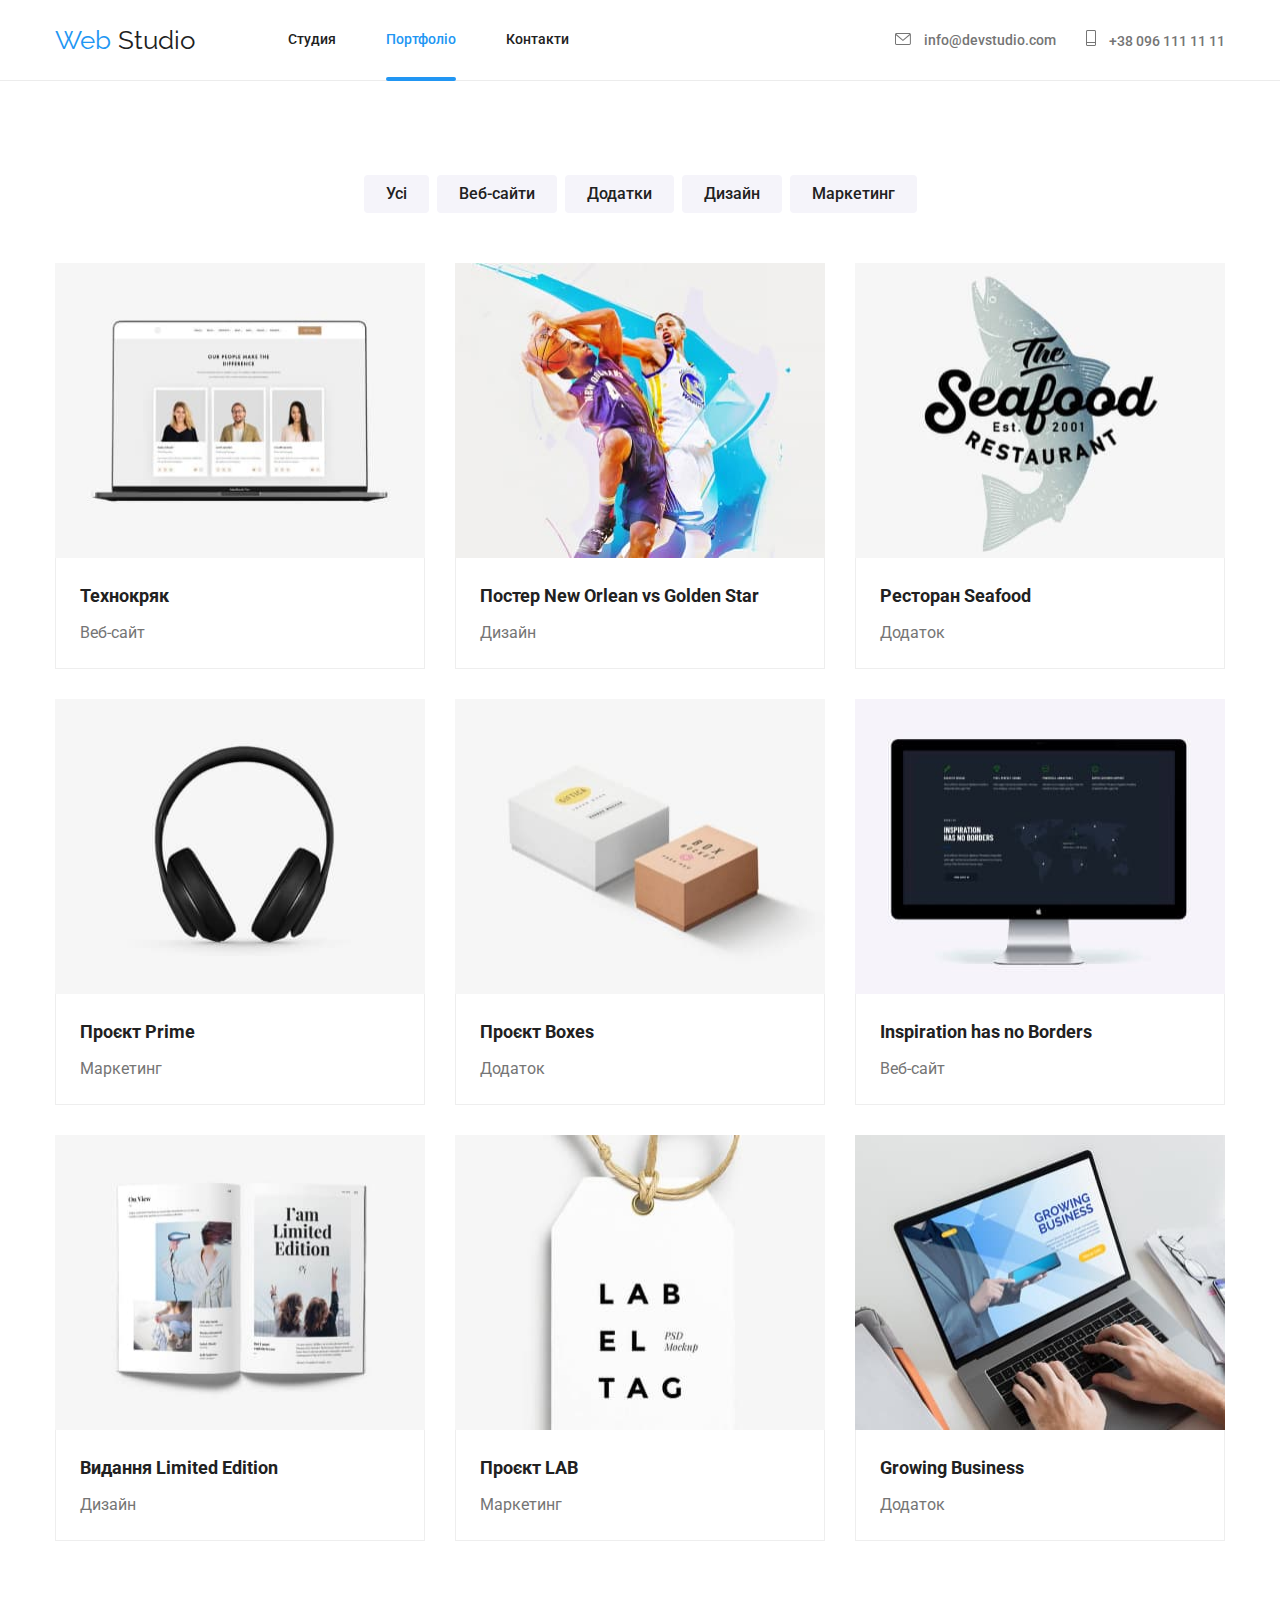
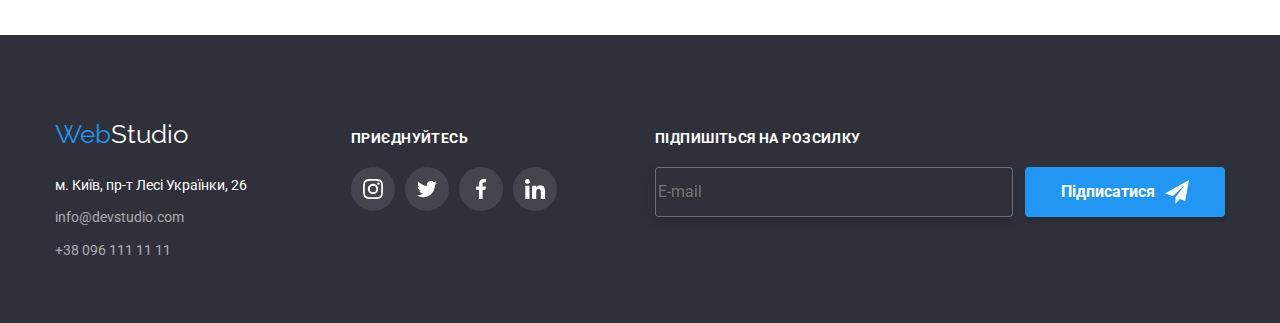
==== commit b77c96e9: "add hw-07" ====
--- a/portfolio.html
+++ b/portfolio.html
@@ -61,7 +61,7 @@
     <!-- Our projects-->
     <section class="section">
       <div class="container">
-        <h1 class="tittle-visually-hidden">Наші роботи</h1>
+        <h1 class="visually-hidden">Наші роботи</h1>
         <ul class="list-nav-portfolio">
           <li class="btn-container">
             <button class="btn-portfolio" type="button">Усі</button>
@@ -92,7 +92,7 @@
                 </div>
               </div>
               <div class="container-list-portfolio">
-                <h2 class="tittle-portfolio">Технокряк</h2>
+                <h2 class="title-portfolio">Технокряк</h2>
                 <p class="text-work">Веб-сайт</p>
               </div>
             </a>
@@ -108,7 +108,7 @@
                 </div>
               </div>
               <div class="container-list-portfolio">
-                <h2 class="tittle-portfolio">Постер New Orlean vs Golden Star</h2>
+                <h2 class="title-portfolio">Постер New Orlean vs Golden Star</h2>
                 <p class="text-work">Дизайн</p>
               </div>
             </a>
@@ -124,7 +124,7 @@
                 </div>
               </div>
               <div class="container-list-portfolio">
-                <h2 class="tittle-portfolio">Ресторан Seafood</h2>
+                <h2 class="title-portfolio">Ресторан Seafood</h2>
                 <p class="text-work">Додаток</p>
               </div>
             </a>
@@ -140,7 +140,7 @@
                 </div>
               </div>
               <div class="container-list-portfolio">
-                <h2 class="tittle-portfolio">Проєкт Prime</h2>
+                <h2 class="title-portfolio">Проєкт Prime</h2>
                 <p class="text-work">Маркетинг</p>
               </div>
             </a>
@@ -156,7 +156,7 @@
                 </div>
               </div>
               <div class="container-list-portfolio">
-                <h2 class="tittle-portfolio">Проєкт Boxes</h2>
+                <h2 class="title-portfolio">Проєкт Boxes</h2>
                 <p class="text-work">Додаток</p>
               </div>
             </a>
@@ -172,7 +172,7 @@
                 </div>
               </div>
               <div class="container-list-portfolio">
-                <h2 class="tittle-portfolio">Inspiration has no Borders</h2>
+                <h2 class="title-portfolio">Inspiration has no Borders</h2>
                 <p class="text-work">Веб-сайт</p>
               </div>
             </a>
@@ -188,7 +188,7 @@
                 </div>
               </div>
               <div class="container-list-portfolio">
-                <h2 class="tittle-portfolio">Видання Limited Edition</h2>
+                <h2 class="title-portfolio">Видання Limited Edition</h2>
                 <p class="text-work">Дизайн</p>
               </div>
             </a>
@@ -204,7 +204,7 @@
                 </div>
               </div>
               <div class="container-list-portfolio">
-                <h2 class="tittle-portfolio">Проєкт LAB</h2>
+                <h2 class="title-portfolio">Проєкт LAB</h2>
                 <p class="text-work">Маркетинг</p>
               </div>
             </a>
@@ -220,7 +220,7 @@
                 </div>
               </div>
               <div class="container-list-portfolio">
-                <h2 class="tittle-portfolio">Growing Business</h2>
+                <h2 class="title-portfolio">Growing Business</h2>
                 <p class="text-work">Додаток</p>
               </div>
             </a>
@@ -233,59 +233,59 @@
   <footer class="footer">
     <div class="container container-footer">
 
-      <div class="footer-contact-box">
-
-        <a class="logo-footer" href="./index.html">Web<span class="span">Studio</span></a>
+      <div class="footer-box">
+
+        <a class="logo" href="./index.html">Web<span class="span">Studio</span></a>
 
         <!-- Address -->
         <address class="address">
-          <ul class="list-address-footer">
-            <li class="list-item-footer">
-              <a class="link-maps" href="https://goo.gl/maps/CPtrU1FHBa2aNyZL9" target="_blank"
+          <ul class="address__list">
+            <li class="address__item">
+              <a class="address__link" href="https://goo.gl/maps/CPtrU1FHBa2aNyZL9" target="_blank"
                 rel="noopener noreferrer">м.
                 Київ, пр-т Лесі Українки, 26</a>
             </li>
-            <li class="list-item-footer">
-              <a class="link-footer" href="mailto:info@devstudio.com">info@devstudio.com</a>
+            <li class="address__item">
+              <a class="link" href="mailto:info@devstudio.com">info@devstudio.com</a>
             </li>
-            <li class="list-item-footer">
-              <a class="link-footer" href="tel:+380961111111">+38 096 111 11 11</a>
+            <li class="address__item">
+              <a class="link" href="tel:+380961111111">+38 096 111 11 11</a>
             </li>
           </ul>
         </address>
       </div>
 
-      <div class="footer-social-box">
+      <div class="footer-box">
         <p class="accession">Приєднуйтесь</p>
-        <ul class="social-list-footer">
-          <li class="social-item-footer">
-            <a class="social-link-footer" href="https://istagram.com" target="_blank" rel="noopener noreferens"
+        <ul class="social-footer__list">
+          <li class="social-footer__item">
+            <a class="social-footer__link" href="https://istagram.com" target="_blank" rel="noopener noreferens"
               aria-label="istagram">
-              <svg class="social-icon-footer" width="20" height="20">
+              <svg class="social-footer__icon" width="20" height="20">
                 <use href="./images/icon.svg#instagram"></use>
               </svg>
             </a>
           </li>
-          <li class="social-item-footer">
-            <a class="social-link-footer" href="https://twitter.com" target="_blank" rel="noopener noreferens"
+          <li class="social-footer__list">
+            <a class="social-footer__link" href="https://twitter.com" target="_blank" rel="noopener noreferens"
               aria-label="twitter">
-              <svg class="social-icon-footer" width="20" height="20">
+              <svg class="social-footer__icon" width="20" height="20">
                 <use href="./images/icon.svg#twitter"></use>
               </svg>
             </a>
           </li>
-          <li class="social-item-footer">
-            <a class="social-link-footer" href="https://facebook.com" target="_blank" rel="noopener noreferens"
+          <li class="social-footer__item">
+            <a class="social-footer__link" href="https://facebook.com" target="_blank" rel="noopener noreferens"
               aria-label="istagram">
-              <svg class="social-icon-footer" width="20" height="20">
+              <svg class="social-footer__icon" width="20" height="20">
                 <use href="./images/icon.svg#facebook"></use>
               </svg>
             </a>
           </li>
-          <li class="social-item-footer">
-            <a class="social-link-footer" href="https://linkedin.com" target="_blank" rel="noopener noreferens"
+          <li class="social-footer__item">
+            <a class="social-footer__link" href="https://linkedin.com" target="_blank" rel="noopener noreferens"
               aria-label="linkedin">
-              <svg class="social-icon-footer" width="20" height="20">
+              <svg class="social-footer__icon" width="20" height="20">
                 <use href="./images/icon.svg#linkedin"></use>
               </svg>
             </a>
@@ -294,13 +294,13 @@
       </div>
 
       <div class="footer-form-mailing">
-        <strong class="register-mailing">Підпишіться на розсилку</strong>
+        <strong class="footer-register__text">Підпишіться на розсилку</strong>
         <form class="footer-form" name="footer-form">
-          <label class="form-mailing">
-            <input class="register-mailing-form" type="email" name="email" placeholder="E-mail" required>
+          <label class="footer-form__label">
+            <input class="footer-form__input" type="email" name="email" placeholder="E-mail" required>
           </label>
-          <button class="btn-register-icon ">
-            Підписатися <svg class="register-footer-icon" width="24" height="24">
+          <button class="btn-register__icon ">
+            Підписатися <svg class="footer-register__icon" width="24" height="24">
               <use href="./images/icon.svg#icon-send">
               </use>
             </svg>
--- a/css/main.min.css
+++ b/css/main.min.css
@@ -1 +1 @@
-:root{--font-family: Roboto, sans-serif;--primary-text-color: #212121;--tittle-text-color: #212121;--accent-color: #2196f3;--active-color: #2196f3;--primary-white-color: #ffffff;--second-text-color: #757575;--background-color: #f5f4fa;--footer-background-color: #2f303a;--background-color-portfolio: #f5f5f5;--color-border-list: #eeeeee;--background-color-btn: #188ce8;--color-border: #ececec;--social-color: #afb1b8;--animation: 250ms cubic-bezier(0.4, 0, 0.2, 1)}.visually-hidden{position:absolute;white-space:nowrap;width:1px;height:1px;overflow:hidden;border:0;padding:0;clip:rect(0 0 0 0);-webkit-clip-path:inset(50%);clip-path:inset(50%);margin:-1px}.page__header{border-bottom:solid 1px;border-color:var(--color-border)}header{background-color:var(--primary-white-color);display:-webkit-box;display:-ms-flexbox;display:flex}.header-contanier{width:1200px;margin:0 auto;padding-left:15px;padding-right:15px;display:-webkit-box;display:-ms-flexbox;display:flex;-ms-flex-wrap:wrap;flex-wrap:wrap;-webkit-box-orient:horizontal;-webkit-box-direction:normal;-ms-flex-direction:row;flex-direction:row}.nav{display:-webkit-box;display:-ms-flexbox;display:flex;-webkit-box-align:center;-ms-flex-align:center;align-items:center}.nav__list{display:block;display:-webkit-box;display:-ms-flexbox;display:flex;list-style:none;margin-top:0;margin-bottom:0;margin-left:0;padding-left:0}.nav__item{display:-webkit-box;display:-ms-flexbox;display:flex;-webkit-box-align:center;-ms-flex-align:center;align-items:center;-webkit-box-pack:center;-ms-flex-pack:center;justify-content:center;margin-right:50px}.nav__item:last-child{margin-right:0}.nav__link{color:var(--primary-text-color);font-weight:500;font-size:14px;line-height:1.14;text-decoration:none;-webkit-transition:color var(--animation);transition:color var(--animation)}.nav__link.current{color:var(--active-color);padding:32px 0;font-family:Roboto;font-weight:500;font-size:14px;line-height:1.14;text-decoration:none;-webkit-transition:color var(--animation);transition:color var(--animation);position:relative;display:block}.nav__link.current::after{content:"";display:block;position:absolute;width:100%;height:4px;border-radius:2px;bottom:-1%;background-color:var(--active-color)}h2{text-align:center}.list-contact__link{fill:var(--second-text-color);font-weight:500;font-size:14px;line-height:1.14;text-decoration:none;-webkit-box-align:center;-ms-flex-align:center;align-items:center;-webkit-transition:fill var(--animation),color var(--animation);transition:fill var(--animation),color var(--animation);color:var(--second-text-color);list-style:none;padding:0;margin:0}.list-contact__link:hover,.list-contact__link:focus{color:var(--active-color);fill:var(--active-color)}.list-contact{margin:0 0 0 auto;padding-left:0;display:-webkit-box;display:-ms-flexbox;display:flex;-webkit-box-align:center;-ms-flex-align:center;align-items:center}.list-contact__item{list-style:none;margin-right:30px}.list-contact__item:last-child{margin-right:0}.list-contact__icon{margin-right:10px}.logo{color:var(--accent-color);font-family:Raleway,sans-serif;font-size:26px;line-height:1.19;text-decoration:none;padding-top:24px;padding-bottom:24px;margin-right:93px;-webkit-transition:color var(--animation);transition:color var(--animation)}.logo:hover{color:var(--accent-color)}.logo__link{color:var(--primary-text-color)}.section-hero{width:1600px;text-align:center;margin:0 auto;padding-top:200px;padding-bottom:200px;background:-webkit-gradient(linear, left top, right top, from(rgba(47, 48, 58, 0.4)), to(rgba(47, 48, 58, 0.4))),url(../images/Img.png);background:linear-gradient(to right, rgba(47, 48, 58, 0.4), rgba(47, 48, 58, 0.4)),url(../images/Img.png);background-size:cover;background-position:center;background-repeat:no-repeat}.hero-tittle{color:var(--primary-white-color);font-weight:900;font-size:44px;line-height:1.36;text-align:center;text-transform:uppercase;width:696px;margin:0 auto;margin-bottom:30px}.btn{color:var(--primary-white-color);background-color:var(--accent-color);cursor:pointer;font-family:Roboto;font-weight:700;font-size:16px;line-height:1.87;width:216px;padding:10px 32px;border:0;border-radius:4px;-webkit-transition:background-color var(--animation);transition:background-color var(--animation)}.btn:hover{background-color:var(--background-color-btn)}.btn:focus{background-color:var(--background-color-btn)}.backdrop{position:fixed;top:0;left:0;width:100%;height:100%;opacity:1;z-index:5;-webkit-transition:var(--animation);transition:var(--animation);background-color:rgba(0,0,0,.2)}.backdrop.is-hidden{opacity:0;pointer-events:none;visibility:hidden}.modal{position:absolute;top:50%;left:50%;width:528px;padding:40px;background-color:var(--primary-white-color);-webkit-box-shadow:0px 1px 3px rgba(0,0,0,.12),0px 1px 1px rgba(0,0,0,.14),0px 2px 1px rgba(0,0,0,.2);box-shadow:0px 1px 3px rgba(0,0,0,.12),0px 1px 1px rgba(0,0,0,.14),0px 2px 1px rgba(0,0,0,.2);border-radius:4px;-webkit-transform:translate(-50%, -50%) scale(1);transform:translate(-50%, -50%) scale(1);-webkit-transition:opacity var(--animation),visibility var(--animation);transition:opacity var(--animation),visibility var(--animation)}.btn-modal{position:absolute;top:8px;right:8px;width:30px;height:30px;border:1px solid rgba(0,0,0,.1);border-radius:50%;background-color:var(--primary-white-color);cursor:pointer}.btn-modal:hover{fill:var(--active-color);-webkit-transition:fill var(--animation);transition:fill var(--animation)}.btn-modal:focus{fill:var(--active-color);-webkit-transition:fill var(--animation);transition:fill var(--animation)}.register-form{margin-bottom:20px}.register-form-tittle{display:block;font-family:"Roboto";font-size:20px;line-height:1.15;letter-spacing:.03em;-webkit-box-align:center;-ms-flex-align:center;align-items:center;margin-bottom:30px}.register-form-field{display:block;margin:0;text-align:left;position:relative;margin-bottom:10px}.register-form-field:last-of-type{margin-bottom:0}.register-form-field:hover{border-color:var(--active-color);fill:var(--active-color);-webkit-transition:fill var(--animation),border-color var(--animation);transition:fill var(--animation),border-color var(--animation)}.register-form-field:focus{border-color:var(--active-color);fill:var(--active-color)}.register-form-label{display:block;font-family:"Roboto";font-size:12px;line-height:1.16;letter-spacing:.01em;color:#757575;margin-bottom:4px}.chekbox-agreement-form{display:inline-block;margin-bottom:30px}.register-form-chekbox{-webkit-appearance:none;-moz-appearance:none;appearance:none}.register-form-input{width:100%;height:40px;border:1px solid rgba(33,33,33,.2);border-radius:4px;outline:none;padding-left:42px}.register-form-input:hover~.register-form-icon{fill:var(--active-color);border-color:var(--active-color);-webkit-transition:fill var(--animation),border-color var(--animation);transition:fill var(--animation),border-color var(--animation)}.register-form-field:focus-within>.register-form-icon{fill:var(--active-color);border-color:var(--active-color);-webkit-transition:border-color var(--animation);transition:border-color var(--animation)}.register-form-input:hover{border-color:var(--active-color);-webkit-transition:fill var(--animation),border-color var(--animation);transition:fill var(--animation),border-color var(--animation)}.register-form-input:focus-within{border-color:var(--active-color);-webkit-transition:border-color var(--animation);transition:border-color var(--animation)}.register-form-icon{position:absolute;left:3%;top:50%}textarea{width:100%;height:120px;border:1px solid rgba(33,33,33,.2);border-radius:4px;padding:12px 16px;resize:none;outline:none}.chekbox-svg{display:inline-block;vertical-align:middle}.register-form-description{color:var(--second-text-color);display:inline-block;-webkit-box-align:center;-ms-flex-align:center;align-items:center;font-family:"Roboto";font-style:normal;font-weight:400;font-size:14px;line-height:1.71;letter-spacing:.03em}.register-form-link{color:var(--active-color)}.btn-register{color:var(--primary-white-color);background-color:var(--accent-color);cursor:pointer;font-family:Roboto;font-weight:700;font-size:16px;line-height:1.87;width:216px;padding:10px 32px;border:0;border-radius:4px;-webkit-transition:background-color var(--animation);transition:background-color var(--animation)}.btn-register:hover{color:var(--primary-white-color);background-color:var(--background-color-btn);-webkit-box-shadow:0px 4px 4px rgba(0,0,0,.15);box-shadow:0px 4px 4px rgba(0,0,0,.15);-webkit-transition:color var(--animation),background-color var(--animation),-webkit-box-shadow var(--animation);transition:color var(--animation),background-color var(--animation),-webkit-box-shadow var(--animation);transition:color var(--animation),box-shadow var(--animation),background-color var(--animation);transition:color var(--animation),box-shadow var(--animation),background-color var(--animation),-webkit-box-shadow var(--animation)}.btn-register:focus{color:var(--primary-white-color);background-color:var(--background-color-btn);-webkit-box-shadow:0px 4px 4px rgba(0,0,0,.15);box-shadow:0px 4px 4px rgba(0,0,0,.15);-webkit-transition:color var(--animation),background-color var(--animation),-webkit-box-shadow var(--animation);transition:color var(--animation),background-color var(--animation),-webkit-box-shadow var(--animation);transition:color var(--animation),box-shadow var(--animation),background-color var(--animation);transition:color var(--animation),box-shadow var(--animation),background-color var(--animation),-webkit-box-shadow var(--animation)}.btn{color:var(--primary-white-color);background-color:var(--accent-color);cursor:pointer;font-family:Roboto;font-weight:700;font-size:16px;line-height:1.87;width:216px;padding:10px 32px;border:0;border-radius:4px;-webkit-transition:background-color var(--animation);transition:background-color var(--animation)}.btn:hover{background-color:var(--background-color-btn)}.btn:focus{background-color:var(--background-color-btn)}.benefits__icon{list-style:none;display:-webkit-box;display:-ms-flexbox;display:flex;margin-top:0;margin-bottom:0;padding-top:94px;padding-left:215px;padding-right:215px;gap:30px;-webkit-box-pack:center;-ms-flex-pack:center;justify-content:center}.container-benefits__icon{width:270px;height:120px;display:-webkit-box;display:-ms-flexbox;display:flex;-webkit-box-pack:center;-ms-flex-pack:center;justify-content:center;-webkit-box-align:center;-ms-flex-align:center;align-items:center;background-color:var(--background-color);border-radius:4px;margin-bottom:30px}.benefits__icon{margin:0;padding:0}.benefits__title{font-weight:700;font-size:14px;line-height:1.14;text-transform:uppercase;margin:0;margin-bottom:10px}.title-subject{font-size:36px;line-height:1.16;padding:0;margin-bottom:50px}.title-subtitle{font-weight:500;font-size:16px;line-height:1.18;margin-bottom:10px;text-align:center;-webkit-box-pack:center;-ms-flex-pack:center;justify-content:center}.section-subject{background-color:var(--background-color);display:-webkit-box;display:-ms-flexbox;display:flex}.list-benefits{list-style:none;display:-webkit-box;display:-ms-flexbox;display:flex;margin-top:0;margin-bottom:0;padding:0;gap:30px;-webkit-box-pack:center;-ms-flex-pack:center;justify-content:center}.benefits{display:block;-webkit-box-sizing:border-box;box-sizing:border-box;-ms-flex-preferred-size:calc((100% - 60px)/3);flex-basis:calc((100% - 60px)/3)}.benefits__text{color:var(--second-text-color);font-weight:400;font-size:14px;line-height:1.71;margin-bottom:0}.section-activity{padding-top:0}.container-activity{width:1200px;margin:0 auto;padding-left:15px;padding-right:15px}.activity__list{list-style:none;display:-webkit-box;display:-ms-flexbox;display:flex;margin-top:0;margin-bottom:0;padding:0;gap:30px;-webkit-box-pack:center;-ms-flex-pack:center;justify-content:center}.activity__work{display:block;-webkit-box-align:center;-ms-flex-align:center;align-items:center;-webkit-box-pack:center;-ms-flex-pack:center;justify-content:center;bottom:0;width:100%;height:70px;position:absolute;background-color:rgba(47,48,58,.8);color:var(--primary-white-color)}.activity__group{position:relative}.activity__text{display:inline;font-family:"Roboto";font-weight:700;font-size:14px;line-height:1.14;letter-spacing:.03em;text-transform:uppercase;text-align:center;vertical-align:center}.contanier-title-subtitle{padding-top:30px;padding-bottom:30px}.text-list{color:var(--second-text-color);font-weight:400;font-size:14px;line-height:1.71;margin-bottom:0}.about-tittle{width:1200px;margin:0 auto;padding-left:15px;padding-right:15px}.about-list__item{background-color:var(--primary-white-color);color:var(--tittle-text-color);font-weight:500;font-size:16px;line-height:1.18}.about-list{list-style:none;display:-webkit-box;display:-ms-flexbox;display:flex;margin-top:0;margin-bottom:0;padding:0;gap:30px;-webkit-box-pack:center;-ms-flex-pack:center;justify-content:center}.subtitle{color:var(--second-text-color);font-weight:400;font-size:16px;line-height:1.18;margin-bottom:16px;margin-top:0;-webkit-box-pack:center;-ms-flex-pack:center;justify-content:center}.container-about{width:1200px;margin:0 auto;padding-left:15px;padding-right:15px}.about{-webkit-box-align:center;-ms-flex-align:center;align-items:center;background-color:var(--primary-white-color);-ms-flex-preferred-size:calc((100% - 60px)/3);flex-basis:calc((100% - 60px)/3);-webkit-box-shadow:0px 1px 3px rgba(0,0,0,.12),0px 1px 1px rgba(0,0,0,.14),0px 2px 1px rgba(0,0,0,.2);box-shadow:0px 1px 3px rgba(0,0,0,.12),0px 1px 1px rgba(0,0,0,.14),0px 2px 1px rgba(0,0,0,.2);border-radius:0px 0px 4px 4px}.contanier-title-subtitle{text-align:center}.about:last-child{margin-right:0}.social__list{list-style:none;display:-webkit-box;display:-ms-flexbox;display:flex;gap:10px;-webkit-box-pack:center;-ms-flex-pack:center;justify-content:center;padding:0 32px}.social__link{width:44px;height:44px;border-radius:50%;display:-webkit-box;display:-ms-flexbox;display:flex;background:var(--primary-white-color);-webkit-box-align:center;-ms-flex-align:center;align-items:center;-webkit-box-pack:center;-ms-flex-pack:center;justify-content:center;fill:var(--social-color);-webkit-transition:background-color var(--animation),fill var(--animation);transition:background-color var(--animation),fill var(--animation)}.social__link:hover,.social__link:focus{background-color:var(--active-color);fill:var(--primary-white-color)}.client-title{font-size:36px;line-height:1.16;margin-bottom:50px}.client__item{-ms-flex-preferred-size:calc(100% - 150px)/6;flex-basis:calc(100% - 150px)/6;height:92px;width:170px}.client__list{display:-webkit-box;display:-ms-flexbox;display:flex;gap:30px;list-style:none;-webkit-box-pack:center;-ms-flex-pack:center;justify-content:center;-webkit-box-align:center;-ms-flex-align:center;align-items:center;margin:0;padding:0}.client__link{width:100%;height:100%;display:-webkit-box;display:-ms-flexbox;display:flex;border:1px solid;border-radius:4px;-webkit-box-align:center;-ms-flex-align:center;align-items:center;-webkit-box-pack:center;-ms-flex-pack:center;justify-content:center;fill:var(--social-color);border-color:var(--social-color);-webkit-transition:fill var(--animation),border-color var(--animation);transition:fill var(--animation),border-color var(--animation)}.client__link:focus,.client__link:hover{border-color:var(--active-color);fill:var(--active-color)}.section-client{padding-top:94px;padding-bottom:94px}html{-webkit-box-sizing:border-box;box-sizing:border-box}*,*::before,*::after{-webkit-box-sizing:inherit;box-sizing:inherit}h1,h2,h3,p{margin-top:0;margin-bottom:0}body{color:var(--primary-text-color);font-family:Roboto,sans-serif}/*# sourceMappingURL=main.min.css.map */+:root{--font-family: Roboto, sans-serif;--primary-text-color: #212121;--tittle-text-color: #212121;--accent-color: #2196f3;--active-color: #2196f3;--primary-white-color: #ffffff;--second-text-color: #757575;--background-color: #f5f4fa;--footer-background-color: #2f303a;--background-color-portfolio: #f5f5f5;--color-border-list: #eeeeee;--background-color-btn: #188ce8;--color-border: #ececec;--social-color: #afb1b8;--animation: 250ms cubic-bezier(0.4, 0, 0.2, 1)}.visually-hidden{position:absolute;white-space:nowrap;width:1px;height:1px;overflow:hidden;border:0;padding:0;clip:rect(0 0 0 0);-webkit-clip-path:inset(50%);clip-path:inset(50%);margin:-1px}.page__header{border-bottom:solid 1px;border-color:var(--color-border)}header{background-color:var(--primary-white-color);display:-webkit-box;display:-ms-flexbox;display:flex}.header-contanier{width:1200px;margin:0 auto;padding-left:15px;padding-right:15px;display:-webkit-box;display:-ms-flexbox;display:flex;-ms-flex-wrap:wrap;flex-wrap:wrap;-webkit-box-orient:horizontal;-webkit-box-direction:normal;-ms-flex-direction:row;flex-direction:row}.nav{display:-webkit-box;display:-ms-flexbox;display:flex;-webkit-box-align:center;-ms-flex-align:center;align-items:center}.nav__list{display:block;display:-webkit-box;display:-ms-flexbox;display:flex;list-style:none;margin-top:0;margin-bottom:0;margin-left:0;padding-left:0}.nav__item{display:-webkit-box;display:-ms-flexbox;display:flex;-webkit-box-align:center;-ms-flex-align:center;align-items:center;-webkit-box-pack:center;-ms-flex-pack:center;justify-content:center;margin-right:50px}.nav__item:last-child{margin-right:0}.nav__link{color:var(--primary-text-color);font-weight:500;font-size:14px;line-height:1.14;text-decoration:none;-webkit-transition:color var(--animation);transition:color var(--animation)}.nav__link.current{color:var(--active-color);padding:32px 0;font-family:Roboto;font-weight:500;font-size:14px;line-height:1.14;text-decoration:none;-webkit-transition:color var(--animation);transition:color var(--animation);position:relative;display:block}.nav__link.current::after{content:"";display:block;position:absolute;width:100%;height:4px;border-radius:2px;bottom:-1%;background-color:var(--active-color)}h2{text-align:center}.list-contact__link{fill:var(--second-text-color);font-weight:500;font-size:14px;line-height:1.14;text-decoration:none;-webkit-box-align:center;-ms-flex-align:center;align-items:center;-webkit-transition:fill var(--animation),color var(--animation);transition:fill var(--animation),color var(--animation);color:var(--second-text-color);list-style:none;padding:0;margin:0}.list-contact__link:hover,.list-contact__link:focus{color:var(--active-color);fill:var(--active-color)}.list-contact{margin:0 0 0 auto;padding-left:0;display:-webkit-box;display:-ms-flexbox;display:flex;-webkit-box-align:center;-ms-flex-align:center;align-items:center}.list-contact__item{list-style:none;margin-right:30px}.list-contact__item:last-child{margin-right:0}.list-contact__icon{margin-right:10px}.logo{color:var(--accent-color);font-family:Raleway,sans-serif;font-size:26px;line-height:1.19;text-decoration:none;padding-top:24px;padding-bottom:24px;margin-right:93px;-webkit-transition:color var(--animation);transition:color var(--animation)}.logo:hover{color:var(--accent-color)}.logo__link{color:var(--primary-text-color)}.section-hero{width:1600px;text-align:center;margin:0 auto;padding-top:200px;padding-bottom:200px;background:-webkit-gradient(linear, left top, right top, from(rgba(47, 48, 58, 0.4)), to(rgba(47, 48, 58, 0.4))),url(../images/Img.png);background:linear-gradient(to right, rgba(47, 48, 58, 0.4), rgba(47, 48, 58, 0.4)),url(../images/Img.png);background-size:cover;background-position:center;background-repeat:no-repeat}.hero-tittle{color:var(--primary-white-color);font-weight:900;font-size:44px;line-height:1.36;text-align:center;text-transform:uppercase;width:696px;margin:0 auto;margin-bottom:30px}.btn{color:var(--primary-white-color);background-color:var(--accent-color);cursor:pointer;font-family:Roboto;font-weight:700;font-size:16px;line-height:1.87;width:216px;padding:10px 32px;border:0;border-radius:4px;-webkit-transition:background-color var(--animation);transition:background-color var(--animation)}.btn:hover{background-color:var(--background-color-btn)}.btn:focus{background-color:var(--background-color-btn)}.backdrop{position:fixed;top:0;left:0;width:100%;height:100%;opacity:1;z-index:5;-webkit-transition:var(--animation);transition:var(--animation);background-color:rgba(0,0,0,.2)}.backdrop.is-hidden{opacity:0;pointer-events:none;visibility:hidden}.modal{position:absolute;top:50%;left:50%;width:528px;padding:40px;background-color:var(--primary-white-color);-webkit-box-shadow:0px 1px 3px rgba(0,0,0,.12),0px 1px 1px rgba(0,0,0,.14),0px 2px 1px rgba(0,0,0,.2);box-shadow:0px 1px 3px rgba(0,0,0,.12),0px 1px 1px rgba(0,0,0,.14),0px 2px 1px rgba(0,0,0,.2);border-radius:4px;-webkit-transform:translate(-50%, -50%) scale(1);transform:translate(-50%, -50%) scale(1);-webkit-transition:opacity var(--animation),visibility var(--animation);transition:opacity var(--animation),visibility var(--animation)}.btn-modal{position:absolute;top:8px;right:8px;width:30px;height:30px;border:1px solid rgba(0,0,0,.1);border-radius:50%;background-color:var(--primary-white-color);cursor:pointer}.btn-modal:hover{fill:var(--active-color);-webkit-transition:fill var(--animation);transition:fill var(--animation)}.btn-modal:focus{fill:var(--active-color);-webkit-transition:fill var(--animation);transition:fill var(--animation)}.register-form{margin-bottom:20px}.register-form-tittle{display:block;font-family:"Roboto";font-size:20px;line-height:1.15;letter-spacing:.03em;-webkit-box-align:center;-ms-flex-align:center;align-items:center;margin-bottom:30px}.register-form-field{display:block;margin:0;text-align:left;position:relative;margin-bottom:10px}.register-form-field:last-of-type{margin-bottom:0}.register-form-field:hover{border-color:var(--active-color);fill:var(--active-color);-webkit-transition:fill var(--animation),border-color var(--animation);transition:fill var(--animation),border-color var(--animation)}.register-form-field:focus{border-color:var(--active-color);fill:var(--active-color)}.register-form-label{display:block;font-family:"Roboto";font-size:12px;line-height:1.16;letter-spacing:.01em;color:#757575;margin-bottom:4px}.chekbox-agreement-form{display:inline-block;margin-bottom:30px}.register-form-chekbox{-webkit-appearance:none;-moz-appearance:none;appearance:none}.register-form-input{width:100%;height:40px;border:1px solid rgba(33,33,33,.2);border-radius:4px;outline:none;padding-left:42px}.register-form-input:hover~.register-form-icon{fill:var(--active-color);border-color:var(--active-color);-webkit-transition:fill var(--animation),border-color var(--animation);transition:fill var(--animation),border-color var(--animation)}.register-form-field:focus-within>.register-form-icon{fill:var(--active-color);border-color:var(--active-color);-webkit-transition:border-color var(--animation);transition:border-color var(--animation)}.register-form-input:hover{border-color:var(--active-color);-webkit-transition:fill var(--animation),border-color var(--animation);transition:fill var(--animation),border-color var(--animation)}.register-form-input:focus-within{border-color:var(--active-color);-webkit-transition:border-color var(--animation);transition:border-color var(--animation)}.register-form-icon{position:absolute;left:3%;top:50%}textarea{width:100%;height:120px;border:1px solid rgba(33,33,33,.2);border-radius:4px;padding:12px 16px;resize:none;outline:none}.chekbox-svg{display:inline-block;vertical-align:middle}.register-form-description{color:var(--second-text-color);display:inline-block;-webkit-box-align:center;-ms-flex-align:center;align-items:center;font-family:"Roboto";font-style:normal;font-weight:400;font-size:14px;line-height:1.71;letter-spacing:.03em}.register-form-link{color:var(--active-color)}.btn-register{color:var(--primary-white-color);background-color:var(--accent-color);cursor:pointer;font-family:Roboto;font-weight:700;font-size:16px;line-height:1.87;width:216px;padding:10px 32px;border:0;border-radius:4px;-webkit-transition:background-color var(--animation);transition:background-color var(--animation)}.btn-register:hover{color:var(--primary-white-color);background-color:var(--background-color-btn);-webkit-box-shadow:0px 4px 4px rgba(0,0,0,.15);box-shadow:0px 4px 4px rgba(0,0,0,.15);-webkit-transition:color var(--animation),background-color var(--animation),-webkit-box-shadow var(--animation);transition:color var(--animation),background-color var(--animation),-webkit-box-shadow var(--animation);transition:color var(--animation),box-shadow var(--animation),background-color var(--animation);transition:color var(--animation),box-shadow var(--animation),background-color var(--animation),-webkit-box-shadow var(--animation)}.btn-register:focus{color:var(--primary-white-color);background-color:var(--background-color-btn);-webkit-box-shadow:0px 4px 4px rgba(0,0,0,.15);box-shadow:0px 4px 4px rgba(0,0,0,.15);-webkit-transition:color var(--animation),background-color var(--animation),-webkit-box-shadow var(--animation);transition:color var(--animation),background-color var(--animation),-webkit-box-shadow var(--animation);transition:color var(--animation),box-shadow var(--animation),background-color var(--animation);transition:color var(--animation),box-shadow var(--animation),background-color var(--animation),-webkit-box-shadow var(--animation)}.btn{color:var(--primary-white-color);background-color:var(--accent-color);cursor:pointer;font-family:Roboto;font-weight:700;font-size:16px;line-height:1.87;width:216px;padding:10px 32px;border:0;border-radius:4px;-webkit-transition:background-color var(--animation);transition:background-color var(--animation)}.btn:hover{background-color:var(--background-color-btn)}.btn:focus{background-color:var(--background-color-btn)}.benefits__icon{list-style:none;display:-webkit-box;display:-ms-flexbox;display:flex;margin-top:0;margin-bottom:0;padding-top:94px;padding-left:215px;padding-right:215px;gap:30px;-webkit-box-pack:center;-ms-flex-pack:center;justify-content:center}.container-benefits__icon{width:270px;height:120px;display:-webkit-box;display:-ms-flexbox;display:flex;-webkit-box-pack:center;-ms-flex-pack:center;justify-content:center;-webkit-box-align:center;-ms-flex-align:center;align-items:center;background-color:var(--background-color);border-radius:4px;margin-bottom:30px}.benefits__icon{margin:0;padding:0}.benefits__title{font-weight:700;font-size:14px;line-height:1.14;text-transform:uppercase;margin:0;margin-bottom:10px}.title-subject{font-size:36px;line-height:1.16;padding:0;margin-bottom:50px}.title-subtitle{font-weight:500;font-size:16px;line-height:1.18;margin-bottom:10px;text-align:center;-webkit-box-pack:center;-ms-flex-pack:center;justify-content:center}.section-subject{background-color:var(--background-color);display:-webkit-box;display:-ms-flexbox;display:flex}.list-benefits{list-style:none;display:-webkit-box;display:-ms-flexbox;display:flex;margin-top:0;margin-bottom:0;padding:0;gap:30px;-webkit-box-pack:center;-ms-flex-pack:center;justify-content:center}.benefits{display:block;-webkit-box-sizing:border-box;box-sizing:border-box;-ms-flex-preferred-size:calc((100% - 60px)/3);flex-basis:calc((100% - 60px)/3)}.benefits__text{color:var(--second-text-color);font-weight:400;font-size:14px;line-height:1.71;margin-bottom:0}.section-activity{padding-top:0}.container-activity{width:1200px;margin:0 auto;padding-left:15px;padding-right:15px}.activity__list{list-style:none;display:-webkit-box;display:-ms-flexbox;display:flex;margin-top:0;margin-bottom:0;padding:0;gap:30px;-webkit-box-pack:center;-ms-flex-pack:center;justify-content:center}.activity__work{display:block;-webkit-box-align:center;-ms-flex-align:center;align-items:center;-webkit-box-pack:center;-ms-flex-pack:center;justify-content:center;bottom:0;width:100%;height:70px;position:absolute;background-color:rgba(47,48,58,.8);color:var(--primary-white-color)}.activity__group{position:relative}.activity__text{display:inline;font-family:"Roboto";font-weight:700;font-size:14px;line-height:1.14;letter-spacing:.03em;text-transform:uppercase;text-align:center;vertical-align:center}.contanier-title-subtitle{padding-top:30px;padding-bottom:30px}.text-list{color:var(--second-text-color);font-weight:400;font-size:14px;line-height:1.71;margin-bottom:0}.about-tittle{width:1200px;margin:0 auto;padding-left:15px;padding-right:15px}.about-list__item{background-color:var(--primary-white-color);color:var(--tittle-text-color);font-weight:500;font-size:16px;line-height:1.18}.about-list{list-style:none;display:-webkit-box;display:-ms-flexbox;display:flex;margin-top:0;margin-bottom:0;padding:0;gap:30px;-webkit-box-pack:center;-ms-flex-pack:center;justify-content:center}.subtitle{color:var(--second-text-color);font-weight:400;font-size:16px;line-height:1.18;margin-bottom:16px;margin-top:0;-webkit-box-pack:center;-ms-flex-pack:center;justify-content:center}.container-about{width:1200px;margin:0 auto;padding-left:15px;padding-right:15px}.about{-webkit-box-align:center;-ms-flex-align:center;align-items:center;background-color:var(--primary-white-color);-ms-flex-preferred-size:calc((100% - 60px)/3);flex-basis:calc((100% - 60px)/3);-webkit-box-shadow:0px 1px 3px rgba(0,0,0,.12),0px 1px 1px rgba(0,0,0,.14),0px 2px 1px rgba(0,0,0,.2);box-shadow:0px 1px 3px rgba(0,0,0,.12),0px 1px 1px rgba(0,0,0,.14),0px 2px 1px rgba(0,0,0,.2);border-radius:0px 0px 4px 4px}.contanier-title-subtitle{text-align:center}.about:last-child{margin-right:0}.social__list{list-style:none;display:-webkit-box;display:-ms-flexbox;display:flex;gap:10px;-webkit-box-pack:center;-ms-flex-pack:center;justify-content:center;padding:0 32px}.social__link{width:44px;height:44px;border-radius:50%;display:-webkit-box;display:-ms-flexbox;display:flex;background:var(--primary-white-color);-webkit-box-align:center;-ms-flex-align:center;align-items:center;-webkit-box-pack:center;-ms-flex-pack:center;justify-content:center;fill:var(--social-color);-webkit-transition:background-color var(--animation),fill var(--animation);transition:background-color var(--animation),fill var(--animation)}.social__link:hover,.social__link:focus{background-color:var(--active-color);fill:var(--primary-white-color)}.client-title{font-size:36px;line-height:1.16;margin-bottom:50px}.client__item{-ms-flex-preferred-size:calc(100% - 150px)/6;flex-basis:calc(100% - 150px)/6;height:92px;width:170px}.client__list{display:-webkit-box;display:-ms-flexbox;display:flex;gap:30px;list-style:none;-webkit-box-pack:center;-ms-flex-pack:center;justify-content:center;-webkit-box-align:center;-ms-flex-align:center;align-items:center;margin:0;padding:0}.client__link{width:100%;height:100%;display:-webkit-box;display:-ms-flexbox;display:flex;border:1px solid;border-radius:4px;-webkit-box-align:center;-ms-flex-align:center;align-items:center;-webkit-box-pack:center;-ms-flex-pack:center;justify-content:center;fill:var(--social-color);border-color:var(--social-color);-webkit-transition:fill var(--animation),border-color var(--animation);transition:fill var(--animation),border-color var(--animation)}.client__link:focus,.client__link:hover{border-color:var(--active-color);fill:var(--active-color)}.section-client{padding-top:94px;padding-bottom:94px}.container-footer{display:-webkit-box;display:-ms-flexbox;display:flex;-webkit-box-align:baseline;-ms-flex-align:baseline;align-items:baseline}.footer{color:var(--primary-white-color);background-color:var(--footer-background-color);padding-top:60px;padding-bottom:60px}.footer-box{margin-right:70px}.logo{color:var(--accent-color);font-family:Raleway,sans-serif;font-size:26px;line-height:1.19;text-decoration:none;margin-bottom:20px;display:block;margin-bottom:0}.address__list{list-style:none;padding:0;margin:0}.address__item{margin-bottom:9px}.address__item:last-child{margin-bottom:0}.span{color:var(--primary-white-color)}.link{color:var(--primary-text-color);font-weight:500;font-size:14px;line-height:1.14;text-decoration:none}.link{color:rgba(255,255,255,.6);font-weight:400;font-size:14px;line-height:1.71;text-decoration:none;font-style:normal;-webkit-transition:color var(--animation);transition:color var(--animation)}.link:hover,.link:focus{color:var(--active-color)}.address__link{color:var(--primary-white-color);font-weight:400;font-size:14px;line-height:1.71;text-decoration:none;font-style:normal;-webkit-transition:color var(--animation);transition:color var(--animation)}.address__link:hover,.address__link:focus{color:var(--active-color)}.accession{font-family:"Roboto";font-style:normal;font-weight:700;font-size:14px;line-height:1.14;letter-spacing:.03em;text-transform:uppercase;margin-bottom:20px}.social-footer__list{padding:0;margin:0;list-style:none;display:-webkit-box;display:-ms-flexbox;display:flex;gap:10px}.social-footer__link{width:44px;height:44px;border-radius:50%;display:-webkit-box;display:-ms-flexbox;display:flex;background:rgba(255,255,255,.1);-webkit-box-align:center;-ms-flex-align:center;align-items:center;-webkit-box-pack:center;-ms-flex-pack:center;justify-content:center;-webkit-transition:background-color var(--animation);transition:background-color var(--animation)}.social-footer__link:hover,.social-footer__link:focus{background-color:var(--active-color)}.social-footer__icon{fill:var(--primary-white-color)}.footer-form{display:-webkit-box;display:-ms-flexbox;display:flex}.footer-form__label{margin-right:12px}.footer-form__input{width:358px;height:50px;background-color:#2f303a;border:1px solid rgba(255,255,255,.3);-webkit-filter:drop-shadow(0px 4px 4px rgba(0, 0, 0, 0.15));filter:drop-shadow(0px 4px 4px rgba(0, 0, 0, 0.15));border-radius:4px;outline:none;color:var(--second-text-color)}.footer-register__text{display:inline-block;font-family:"Roboto";font-size:14px;line-height:1.14;letter-spacing:.03em;text-transform:uppercase;margin-bottom:20px}.footer-register__icon{fill:var(--primary-white-color);margin-left:10px}.footer-form-mailing{margin-left:auto}.btn-register__icon{color:var(--primary-white-color);background-color:var(--accent-color);font-family:Roboto;font-weight:700;font-size:16px;line-height:1.87;padding:10px 32px;border:0;-webkit-transition:background-color var(--animation);transition:background-color var(--animation);display:-webkit-box;display:-ms-flexbox;display:flex;-webkit-box-pack:center;-ms-flex-pack:center;justify-content:center;-webkit-box-align:center;-ms-flex-align:center;align-items:center;width:200px;height:50px;cursor:pointer;-webkit-box-shadow:0px 4px 4px rgba(0,0,0,.15);box-shadow:0px 4px 4px rgba(0,0,0,.15);border-radius:4px}.btn-portfolio{color:var(--primary-text-color);background-color:var(--background-color);font-family:inherit;font-weight:500;font-size:16px;line-height:1.62;cursor:pointer;border:none;border-radius:4px;padding:6px 22px;-webkit-transition:color var(--animation),background-color var(--animation),-webkit-box-shadow var(--animation);transition:color var(--animation),background-color var(--animation),-webkit-box-shadow var(--animation);transition:box-shadow var(--animation),color var(--animation),background-color var(--animation);transition:box-shadow var(--animation),color var(--animation),background-color var(--animation),-webkit-box-shadow var(--animation)}.btn-container{margin-right:8px;-webkit-transform:background-color var(--animation);transform:background-color var(--animation)}.btn-container:last-child{margin-right:0}.button-nav{padding-top:94px;padding-bottom:94px}.btn-portfolio:hover{color:var(--primary-white-color);background-color:var(--active-color);-webkit-box-shadow:0px 3px 1px rgba(0,0,0,.1),0px 1px 2px rgba(0,0,0,.08),0px 2px 2px rgba(0,0,0,.12);box-shadow:0px 3px 1px rgba(0,0,0,.1),0px 1px 2px rgba(0,0,0,.08),0px 2px 2px rgba(0,0,0,.12);border-radius:4px}.btn-portfolio:focus{color:var(--primary-white-color);background-color:var(--active-color);-webkit-box-shadow:0px 3px 1px rgba(0,0,0,.1),0px 1px 2px rgba(0,0,0,.08),0px 2px 2px rgba(0,0,0,.12);box-shadow:0px 3px 1px rgba(0,0,0,.1),0px 1px 2px rgba(0,0,0,.08),0px 2px 2px rgba(0,0,0,.12);border-radius:4px}.container-list-portfolio{padding:20px 24px;border-right:solid 1px;border-bottom:solid 1px;border-left:solid 1px;border-color:var(--color-border-list)}.title-project{color:var(--primary-text-color);font-weight:700;font-size:36px;line-height:1.16;text-align:center}.title-portfolio{color:var(--tittle-text-color);margin-bottom:4px;font-size:18px;line-height:2;text-align:left}.list-portfolio{list-style:none}.list-nav-portfolio{display:-webkit-box;display:-ms-flexbox;display:flex;list-style:none;-webkit-box-align:center;-ms-flex-align:center;align-items:center}.text-work{color:var(--second-text-color);font-size:16px;line-height:1.87}.list-portfolio{display:-webkit-box;display:-ms-flexbox;display:flex;-ms-flex-wrap:wrap;flex-wrap:wrap;gap:30px;padding:0;margin:0;margin-right:30px}.list-nav-portfolio{-webkit-box-pack:center;-ms-flex-pack:center;justify-content:center;margin-bottom:50px;margin-top:0;padding-left:0}.list-item-portfolio{border-color:var(--color-border-list);-ms-flex-preferred-size:calc((100% - 60px)/3);flex-basis:calc((100% - 60px)/3);margin-top:0;margin-bottom:0;padding:0;-webkit-transition:-webkit-box-shadow var(--animation);transition:-webkit-box-shadow var(--animation);transition:box-shadow var(--animation);transition:box-shadow var(--animation), -webkit-box-shadow var(--animation)}.list-item-portfolio:hover{-webkit-box-shadow:0px 1px 1px rgba(0,0,0,.12),0px 4px 4px rgba(0,0,0,.06),1px 4px 6px rgba(0,0,0,.16);box-shadow:0px 1px 1px rgba(0,0,0,.12),0px 4px 4px rgba(0,0,0,.06),1px 4px 6px rgba(0,0,0,.16)}.list-item-portfolio:focus{-webkit-box-shadow:0px 1px 1px rgba(0,0,0,.12),0px 4px 4px rgba(0,0,0,.06),1px 4px 6px rgba(0,0,0,.16);box-shadow:0px 1px 1px rgba(0,0,0,.12),0px 4px 4px rgba(0,0,0,.06),1px 4px 6px rgba(0,0,0,.16)}.list-portfolio:nth-child(3n){margin-right:0}.work-description{position:relative;overflow:hidden}.overlay{position:absolute;top:0;left:0;-webkit-transform:translateY(100%);transform:translateY(100%);width:100%;height:101%;padding:63px 24px;display:-webkit-box;display:-ms-flexbox;display:flex;-webkit-box-align:center;-ms-flex-align:center;align-items:center;-webkit-box-pack:center;-ms-flex-pack:center;justify-content:center;background-color:rgba(33,150,243,.9)}.overlay-description{font-weight:400;font-size:18px;line-height:1.55;letter-spacing:.03em;color:var(--primary-white-color)}.list-item-portfolio:hover .overlay{-webkit-transform:translateY(0);transform:translateY(0);-webkit-transition:-webkit-transform var(--animation);transition:-webkit-transform var(--animation);transition:transform var(--animation);transition:transform var(--animation), -webkit-transform var(--animation)}html{-webkit-box-sizing:border-box;box-sizing:border-box}*,*::before,*::after{-webkit-box-sizing:inherit;box-sizing:inherit}h1,h2,h3,p{margin-top:0;margin-bottom:0}body{color:var(--primary-text-color);font-family:Roboto,sans-serif}.section{padding-top:94px;padding-bottom:94px}.container{width:1200px;padding-left:15px;padding-right:15px;margin:0 auto}.img{display:block;max-width:100%}/*# sourceMappingURL=main.min.css.map */--- a/css/styles.css
+++ b/css/styles.css
@@ -48,7 +48,7 @@
   font-family: Roboto, sans-serif;
 } */
 
-.section {
+/* .section {
   padding-top: 94px;
   padding-bottom: 94px;
 }
@@ -63,7 +63,7 @@
 .img {
   display: block;
   max-width: 100%;
-}
+} */
 
 /* Header */
 
@@ -745,7 +745,7 @@
 } */
 
 /* Footer */
-.container-footer {
+/* .container-footer {
   display: flex;
   align-items: baseline;
 }
@@ -946,7 +946,7 @@
   display: flex;
   justify-content: center;
   align-items: center;
-}
+} */
 
 /* .visually-hidden {
   position: absolute;
@@ -962,14 +962,14 @@
 } */
 
 /* Portfolio */
-.container {
+/* .container {
   width: 1200px;
   margin: 0 auto;
   padding-left: 15px;
   padding-right: 15px;
-}
-
-.container-list-portfolio {
+} */
+
+/* .container-list-portfolio {
   padding: 20px 24px;
   border-right: solid 1px;
   border-bottom: solid 1px;
@@ -981,7 +981,7 @@
   width: 1200px;
 }
 
-.tittle-project {
+.title-project {
   color: var(--primary-text-color);
   font-weight: 700;
   font-size: 36px;
@@ -989,7 +989,7 @@
   text-align: center;
 }
 
-.tittle-portfolio {
+.title-portfolio {
   color: var(--tittle-text-color);
   margin-bottom: 4px;
   font-size: 18px;
@@ -1001,8 +1001,9 @@
   list-style: none;
 }
 
-/* Navigation portfolio */
-.list-nav-portfolio {
+/* Navigation 
+portfolio  */
+/* .list-nav-portfolio {
   display: flex;
   list-style: none;
   align-items: center;
@@ -1060,23 +1061,11 @@
     0px 2px 2px rgba(0, 0, 0, 0.12);
   border-radius: 4px;
 }
-
-.tittle-visually-hidden {
-  position: absolute;
-  white-space: nowrap;
-  width: 1px;
-  height: 1px;
-  overflow: hidden;
-  border: 0;
-  padding: 0;
-  clip: rect(0 0 0 0);
-  clip-path: inset(50%);
-  margin: -1px;
-}
+ */
+
 
 /* Main */
-
-.list-portfolio {
+/* .list-portfolio {
   display: flex;
   flex-wrap: wrap;
   gap: 30px;
@@ -1151,4 +1140,4 @@
   transform: translateY(0);
   transition: transform var(--animation);
 
-}+} */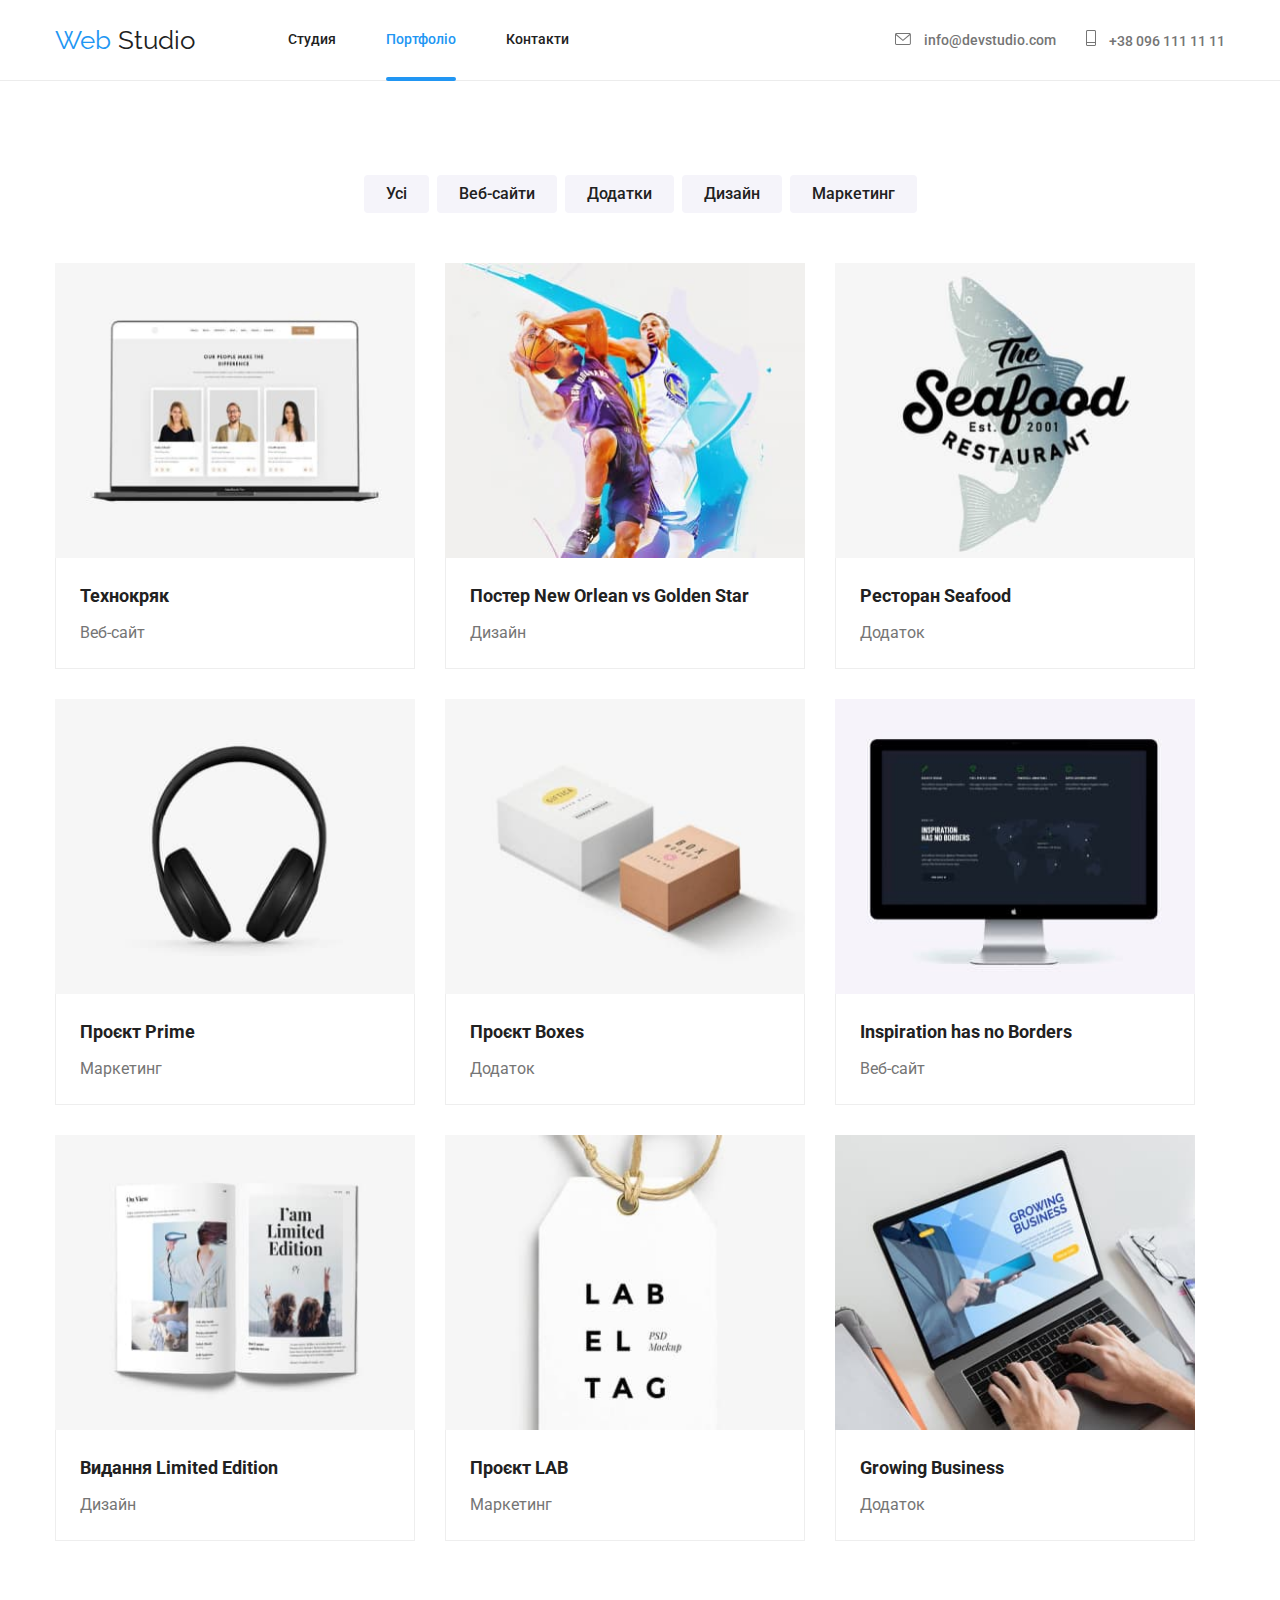
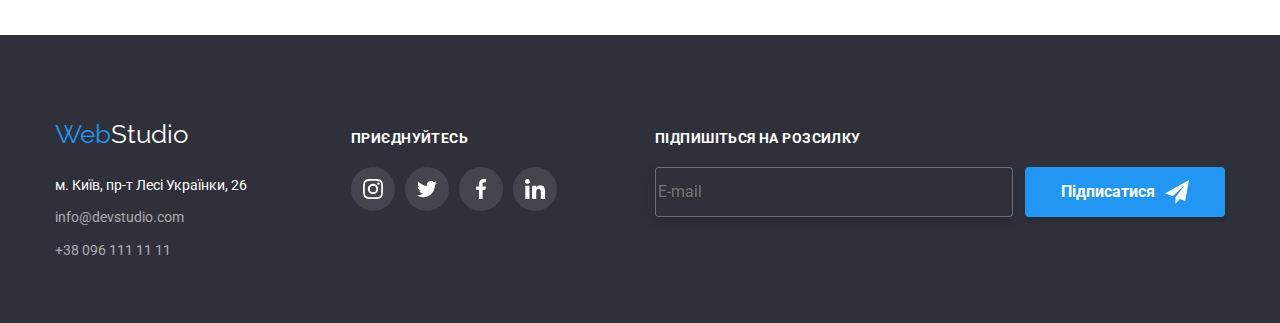
==== commit 4feae29f: "add hw-07" ====
--- a/portfolio.html
+++ b/portfolio.html
@@ -62,166 +62,166 @@
     <section class="section">
       <div class="container">
         <h1 class="visually-hidden">Наші роботи</h1>
-        <ul class="list-nav-portfolio">
-          <li class="btn-container">
-            <button class="btn-portfolio" type="button">Усі</button>
-          </li>
-          <li class="btn-container">
-            <button class="btn-portfolio" type="button">Веб-сайти</button>
-          </li>
-          <li class="btn-container">
-            <button class="btn-portfolio" type="button">Додатки</button>
-          </li>
-          <li class="btn-container">
-            <button class="btn-portfolio" type="button">Дизайн</button>
-          </li>
-          <li class="btn-container">
-            <button class="btn-portfolio" type="button">Маркетинг</button>
+        <ul class="nav-portfolio__list">
+          <li class="nav-portfolio__item">
+            <button class="nav-portfolio__btn" type="button">Усі</button>
+          </li>
+          <li class="nav-portfolio__item">
+            <button class="nav-portfolio__btn" type="button">Веб-сайти</button>
+          </li>
+          <li class="nav-portfolio__item">
+            <button class="nav-portfolio__btn" type="button">Додатки</button>
+          </li>
+          <li class="nav-portfolio__item">
+            <button class="nav-portfolio__btn" type="button">Дизайн</button>
+          </li>
+          <li class="nav-portfolio__item">
+            <button class="nav-portfolio__btn" type="button">Маркетинг</button>
           </li>
         </ul>
-        <ul class="list-portfolio">
-          <li class="list-item-portfolio">
+        <ul class="portfolio__list">
+          <li class="portfolio__item">
             <a>
               <div class="work-description">
                 <img class="img" src="./images/tehnokryak.jpg" alt="laptop with two women and a man on the monitor"
                   width="370" height="295" />
                 <div class="overlay">
-                  <p class="overlay-description">Ресурс пропонує комплексні пропозиції з різним рівнем функціоналу та
-                    сервісів. Все це дозволить
-                    відвідувачу отримати вичерпні відомості про компанію чи приватну особу.</p>
-                </div>
-              </div>
-              <div class="container-list-portfolio">
-                <h2 class="title-portfolio">Технокряк</h2>
-                <p class="text-work">Веб-сайт</p>
-              </div>
-            </a>
-          </li>
-          <li class="list-item-portfolio">
+                  <p class="overlay__description">Ресурс пропонує комплексні пропозиції з різним рівнем функціоналу та
+                    сервісів. Все це дозволить
+                    відвідувачу отримати вичерпні відомості про компанію чи приватну особу.</p>
+                </div>
+              </div>
+              <div class="container-list-portfolio">
+                <h2 class="portfolio__title">Технокряк</h2>
+                <p class="portfolio__text">Веб-сайт</p>
+              </div>
+            </a>
+          </li>
+          <li class="portfolio__item">
             <a>
               <div class="work-description"><img class="img" src="./images/new-orlean.jpg"
                   alt="two basketball players with a ball" width="370" height="295" />
                 <div class="overlay">
-                  <p class="overlay-description">Ресурс пропонує комплексні пропозиції з різним рівнем функціоналу та
-                    сервісів. Все це дозволить
-                    відвідувачу отримати вичерпні відомості про компанію чи приватну особу.</p>
-                </div>
-              </div>
-              <div class="container-list-portfolio">
-                <h2 class="title-portfolio">Постер New Orlean vs Golden Star</h2>
-                <p class="text-work">Дизайн</p>
-              </div>
-            </a>
-          </li>
-          <li class="list-item-portfolio">
+                  <p class="overlay__description">Ресурс пропонує комплексні пропозиції з різним рівнем функціоналу та
+                    сервісів. Все це дозволить
+                    відвідувачу отримати вичерпні відомості про компанію чи приватну особу.</p>
+                </div>
+              </div>
+              <div class="container-list-portfolio">
+                <h2 class="portfolio__title">Постер New Orlean vs Golden Star</h2>
+                <p class="portfolio__text">Дизайн</p>
+              </div>
+            </a>
+          </li>
+          <li class="portfolio__item">
             <a>
               <div class="work-description"><img class="img" src="./images/seafood.jpg" alt="seafood-logo" width="370"
                   height="295" />
                 <div class="overlay">
-                  <p class="overlay-description">Ресурс пропонує комплексні пропозиції з різним рівнем функціоналу та
-                    сервісів. Все це дозволить
-                    відвідувачу отримати вичерпні відомості про компанію чи приватну особу.</p>
-                </div>
-              </div>
-              <div class="container-list-portfolio">
-                <h2 class="title-portfolio">Ресторан Seafood</h2>
-                <p class="text-work">Додаток</p>
-              </div>
-            </a>
-          </li>
-          <li class="list-item-portfolio">
+                  <p class="overlay__description">Ресурс пропонує комплексні пропозиції з різним рівнем функціоналу та
+                    сервісів. Все це дозволить
+                    відвідувачу отримати вичерпні відомості про компанію чи приватну особу.</p>
+                </div>
+              </div>
+              <div class="container-list-portfolio">
+                <h2 class="portfolio__title">Ресторан Seafood</h2>
+                <p class="portfolio__text">Додаток</p>
+              </div>
+            </a>
+          </li>
+          <li class="portfolio__item">
             <a>
               <div class="work-description"><img class="img" src="./images/prime.jpg" alt="headphones" width="370"
                   height="295" />
                 <div class="overlay">
-                  <p class="overlay-description">Ресурс пропонує комплексні пропозиції з різним рівнем функціоналу та
-                    сервісів. Все це дозволить
-                    відвідувачу отримати вичерпні відомості про компанію чи приватну особу.</p>
-                </div>
-              </div>
-              <div class="container-list-portfolio">
-                <h2 class="title-portfolio">Проєкт Prime</h2>
-                <p class="text-work">Маркетинг</p>
-              </div>
-            </a>
-          </li>
-          <li class="list-item-portfolio">
+                  <p class="overlay__description">Ресурс пропонує комплексні пропозиції з різним рівнем функціоналу та
+                    сервісів. Все це дозволить
+                    відвідувачу отримати вичерпні відомості про компанію чи приватну особу.</p>
+                </div>
+              </div>
+              <div class="container-list-portfolio">
+                <h2 class="portfolio__title">Проєкт Prime</h2>
+                <p class="portfolio__text">Маркетинг</p>
+              </div>
+            </a>
+          </li>
+          <li class="portfolio__item">
             <a>
               <div class="work-description"><img class="img" src="./images/boxes.jpg" alt="two boxes white and brown"
                   width="370" height="295" />
                 <div class="overlay">
-                  <p class="overlay-description">Ресурс пропонує комплексні пропозиції з різним рівнем функціоналу та
-                    сервісів. Все це дозволить
-                    відвідувачу отримати вичерпні відомості про компанію чи приватну особу.</p>
-                </div>
-              </div>
-              <div class="container-list-portfolio">
-                <h2 class="title-portfolio">Проєкт Boxes</h2>
-                <p class="text-work">Додаток</p>
-              </div>
-            </a>
-          </li>
-          <li class="list-item-portfolio">
+                  <p class="overlay__description">Ресурс пропонує комплексні пропозиції з різним рівнем функціоналу та
+                    сервісів. Все це дозволить
+                    відвідувачу отримати вичерпні відомості про компанію чи приватну особу.</p>
+                </div>
+              </div>
+              <div class="container-list-portfolio">
+                <h2 class="portfolio__title">Проєкт Boxes</h2>
+                <p class="portfolio__text">Додаток</p>
+              </div>
+            </a>
+          </li>
+          <li class="portfolio__item">
             <a>
               <div class="work-description"><img class="img" src="./images/Inspiration-has-no-borders.jpg" alt="monitor"
                   width="370" height="295" />
                 <div class="overlay">
-                  <p class="overlay-description">Ресурс пропонує комплексні пропозиції з різним рівнем функціоналу та
-                    сервісів. Все це дозволить
-                    відвідувачу отримати вичерпні відомості про компанію чи приватну особу.</p>
-                </div>
-              </div>
-              <div class="container-list-portfolio">
-                <h2 class="title-portfolio">Inspiration has no Borders</h2>
-                <p class="text-work">Веб-сайт</p>
-              </div>
-            </a>
-          </li>
-          <li class="list-item-portfolio">
+                  <p class="overlay__description">Ресурс пропонує комплексні пропозиції з різним рівнем функціоналу та
+                    сервісів. Все це дозволить
+                    відвідувачу отримати вичерпні відомості про компанію чи приватну особу.</p>
+                </div>
+              </div>
+              <div class="container-list-portfolio">
+                <h2 class="portfolio__title">Inspiration has no Borders</h2>
+                <p class="portfolio__text">Веб-сайт</p>
+              </div>
+            </a>
+          </li>
+          <li class="portfolio__item">
             <a>
               <div class="work-description"><img class="img" src="./images/llmited-edition.jpg"
                   alt="book with inscription i'am lmited edition" width="370" height="295" />
                 <div class="overlay">
-                  <p class="overlay-description">Ресурс пропонує комплексні пропозиції з різним рівнем функціоналу та
-                    сервісів. Все це дозволить
-                    відвідувачу отримати вичерпні відомості про компанію чи приватну особу.</p>
-                </div>
-              </div>
-              <div class="container-list-portfolio">
-                <h2 class="title-portfolio">Видання Limited Edition</h2>
-                <p class="text-work">Дизайн</p>
-              </div>
-            </a>
-          </li>
-          <li class="list-item-portfolio">
+                  <p class="overlay__description">Ресурс пропонує комплексні пропозиції з різним рівнем функціоналу та
+                    сервісів. Все це дозволить
+                    відвідувачу отримати вичерпні відомості про компанію чи приватну особу.</p>
+                </div>
+              </div>
+              <div class="container-list-portfolio">
+                <h2 class="portfolio__title">Видання Limited Edition</h2>
+                <p class="portfolio__text">Дизайн</p>
+              </div>
+            </a>
+          </li>
+          <li class="portfolio__item">
             <a>
               <div class="work-description"><img class="img" src="./images/lab.jpg"
                   alt="tag with the inscription lab el tag" width="370" height="295" />
                 <div class="overlay">
-                  <p class="overlay-description">Ресурс пропонує комплексні пропозиції з різним рівнем функціоналу та
-                    сервісів. Все це дозволить
-                    відвідувачу отримати вичерпні відомості про компанію чи приватну особу.</p>
-                </div>
-              </div>
-              <div class="container-list-portfolio">
-                <h2 class="title-portfolio">Проєкт LAB</h2>
-                <p class="text-work">Маркетинг</p>
-              </div>
-            </a>
-          </li>
-          <li class="list-item-portfolio">
+                  <p class="overlay__description">Ресурс пропонує комплексні пропозиції з різним рівнем функціоналу та
+                    сервісів. Все це дозволить
+                    відвідувачу отримати вичерпні відомості про компанію чи приватну особу.</p>
+                </div>
+              </div>
+              <div class="container-list-portfolio">
+                <h2 class="portfolio__title">Проєкт LAB</h2>
+                <p class="portfolio__text">Маркетинг</p>
+              </div>
+            </a>
+          </li>
+          <li class="portfolio__item">
             <a>
               <div class="work-description"><img class="img" src="./images/growing-business.jpg" alt="notebook"
                   width="370" height="295" />
                 <div class="overlay">
-                  <p class="overlay-description">Ресурс пропонує комплексні пропозиції з різним рівнем функціоналу та
-                    сервісів. Все це дозволить
-                    відвідувачу отримати вичерпні відомості про компанію чи приватну особу.</p>
-                </div>
-              </div>
-              <div class="container-list-portfolio">
-                <h2 class="title-portfolio">Growing Business</h2>
-                <p class="text-work">Додаток</p>
+                  <p class="overlay__description">Ресурс пропонує комплексні пропозиції з різним рівнем функціоналу та
+                    сервісів. Все це дозволить
+                    відвідувачу отримати вичерпні відомості про компанію чи приватну особу.</p>
+                </div>
+              </div>
+              <div class="container-list-portfolio">
+                <h2 class="portfolio__title">Growing Business</h2>
+                <p class="portfolio__text">Додаток</p>
               </div>
             </a>
           </li>
--- a/css/main.min.css
+++ b/css/main.min.css
@@ -1 +1 @@
-:root{--font-family: Roboto, sans-serif;--primary-text-color: #212121;--tittle-text-color: #212121;--accent-color: #2196f3;--active-color: #2196f3;--primary-white-color: #ffffff;--second-text-color: #757575;--background-color: #f5f4fa;--footer-background-color: #2f303a;--background-color-portfolio: #f5f5f5;--color-border-list: #eeeeee;--background-color-btn: #188ce8;--color-border: #ececec;--social-color: #afb1b8;--animation: 250ms cubic-bezier(0.4, 0, 0.2, 1)}.visually-hidden{position:absolute;white-space:nowrap;width:1px;height:1px;overflow:hidden;border:0;padding:0;clip:rect(0 0 0 0);-webkit-clip-path:inset(50%);clip-path:inset(50%);margin:-1px}.page__header{border-bottom:solid 1px;border-color:var(--color-border)}header{background-color:var(--primary-white-color);display:-webkit-box;display:-ms-flexbox;display:flex}.header-contanier{width:1200px;margin:0 auto;padding-left:15px;padding-right:15px;display:-webkit-box;display:-ms-flexbox;display:flex;-ms-flex-wrap:wrap;flex-wrap:wrap;-webkit-box-orient:horizontal;-webkit-box-direction:normal;-ms-flex-direction:row;flex-direction:row}.nav{display:-webkit-box;display:-ms-flexbox;display:flex;-webkit-box-align:center;-ms-flex-align:center;align-items:center}.nav__list{display:block;display:-webkit-box;display:-ms-flexbox;display:flex;list-style:none;margin-top:0;margin-bottom:0;margin-left:0;padding-left:0}.nav__item{display:-webkit-box;display:-ms-flexbox;display:flex;-webkit-box-align:center;-ms-flex-align:center;align-items:center;-webkit-box-pack:center;-ms-flex-pack:center;justify-content:center;margin-right:50px}.nav__item:last-child{margin-right:0}.nav__link{color:var(--primary-text-color);font-weight:500;font-size:14px;line-height:1.14;text-decoration:none;-webkit-transition:color var(--animation);transition:color var(--animation)}.nav__link.current{color:var(--active-color);padding:32px 0;font-family:Roboto;font-weight:500;font-size:14px;line-height:1.14;text-decoration:none;-webkit-transition:color var(--animation);transition:color var(--animation);position:relative;display:block}.nav__link.current::after{content:"";display:block;position:absolute;width:100%;height:4px;border-radius:2px;bottom:-1%;background-color:var(--active-color)}h2{text-align:center}.list-contact__link{fill:var(--second-text-color);font-weight:500;font-size:14px;line-height:1.14;text-decoration:none;-webkit-box-align:center;-ms-flex-align:center;align-items:center;-webkit-transition:fill var(--animation),color var(--animation);transition:fill var(--animation),color var(--animation);color:var(--second-text-color);list-style:none;padding:0;margin:0}.list-contact__link:hover,.list-contact__link:focus{color:var(--active-color);fill:var(--active-color)}.list-contact{margin:0 0 0 auto;padding-left:0;display:-webkit-box;display:-ms-flexbox;display:flex;-webkit-box-align:center;-ms-flex-align:center;align-items:center}.list-contact__item{list-style:none;margin-right:30px}.list-contact__item:last-child{margin-right:0}.list-contact__icon{margin-right:10px}.logo{color:var(--accent-color);font-family:Raleway,sans-serif;font-size:26px;line-height:1.19;text-decoration:none;padding-top:24px;padding-bottom:24px;margin-right:93px;-webkit-transition:color var(--animation);transition:color var(--animation)}.logo:hover{color:var(--accent-color)}.logo__link{color:var(--primary-text-color)}.section-hero{width:1600px;text-align:center;margin:0 auto;padding-top:200px;padding-bottom:200px;background:-webkit-gradient(linear, left top, right top, from(rgba(47, 48, 58, 0.4)), to(rgba(47, 48, 58, 0.4))),url(../images/Img.png);background:linear-gradient(to right, rgba(47, 48, 58, 0.4), rgba(47, 48, 58, 0.4)),url(../images/Img.png);background-size:cover;background-position:center;background-repeat:no-repeat}.hero-tittle{color:var(--primary-white-color);font-weight:900;font-size:44px;line-height:1.36;text-align:center;text-transform:uppercase;width:696px;margin:0 auto;margin-bottom:30px}.btn{color:var(--primary-white-color);background-color:var(--accent-color);cursor:pointer;font-family:Roboto;font-weight:700;font-size:16px;line-height:1.87;width:216px;padding:10px 32px;border:0;border-radius:4px;-webkit-transition:background-color var(--animation);transition:background-color var(--animation)}.btn:hover{background-color:var(--background-color-btn)}.btn:focus{background-color:var(--background-color-btn)}.backdrop{position:fixed;top:0;left:0;width:100%;height:100%;opacity:1;z-index:5;-webkit-transition:var(--animation);transition:var(--animation);background-color:rgba(0,0,0,.2)}.backdrop.is-hidden{opacity:0;pointer-events:none;visibility:hidden}.modal{position:absolute;top:50%;left:50%;width:528px;padding:40px;background-color:var(--primary-white-color);-webkit-box-shadow:0px 1px 3px rgba(0,0,0,.12),0px 1px 1px rgba(0,0,0,.14),0px 2px 1px rgba(0,0,0,.2);box-shadow:0px 1px 3px rgba(0,0,0,.12),0px 1px 1px rgba(0,0,0,.14),0px 2px 1px rgba(0,0,0,.2);border-radius:4px;-webkit-transform:translate(-50%, -50%) scale(1);transform:translate(-50%, -50%) scale(1);-webkit-transition:opacity var(--animation),visibility var(--animation);transition:opacity var(--animation),visibility var(--animation)}.btn-modal{position:absolute;top:8px;right:8px;width:30px;height:30px;border:1px solid rgba(0,0,0,.1);border-radius:50%;background-color:var(--primary-white-color);cursor:pointer}.btn-modal:hover{fill:var(--active-color);-webkit-transition:fill var(--animation);transition:fill var(--animation)}.btn-modal:focus{fill:var(--active-color);-webkit-transition:fill var(--animation);transition:fill var(--animation)}.register-form{margin-bottom:20px}.register-form-tittle{display:block;font-family:"Roboto";font-size:20px;line-height:1.15;letter-spacing:.03em;-webkit-box-align:center;-ms-flex-align:center;align-items:center;margin-bottom:30px}.register-form-field{display:block;margin:0;text-align:left;position:relative;margin-bottom:10px}.register-form-field:last-of-type{margin-bottom:0}.register-form-field:hover{border-color:var(--active-color);fill:var(--active-color);-webkit-transition:fill var(--animation),border-color var(--animation);transition:fill var(--animation),border-color var(--animation)}.register-form-field:focus{border-color:var(--active-color);fill:var(--active-color)}.register-form-label{display:block;font-family:"Roboto";font-size:12px;line-height:1.16;letter-spacing:.01em;color:#757575;margin-bottom:4px}.chekbox-agreement-form{display:inline-block;margin-bottom:30px}.register-form-chekbox{-webkit-appearance:none;-moz-appearance:none;appearance:none}.register-form-input{width:100%;height:40px;border:1px solid rgba(33,33,33,.2);border-radius:4px;outline:none;padding-left:42px}.register-form-input:hover~.register-form-icon{fill:var(--active-color);border-color:var(--active-color);-webkit-transition:fill var(--animation),border-color var(--animation);transition:fill var(--animation),border-color var(--animation)}.register-form-field:focus-within>.register-form-icon{fill:var(--active-color);border-color:var(--active-color);-webkit-transition:border-color var(--animation);transition:border-color var(--animation)}.register-form-input:hover{border-color:var(--active-color);-webkit-transition:fill var(--animation),border-color var(--animation);transition:fill var(--animation),border-color var(--animation)}.register-form-input:focus-within{border-color:var(--active-color);-webkit-transition:border-color var(--animation);transition:border-color var(--animation)}.register-form-icon{position:absolute;left:3%;top:50%}textarea{width:100%;height:120px;border:1px solid rgba(33,33,33,.2);border-radius:4px;padding:12px 16px;resize:none;outline:none}.chekbox-svg{display:inline-block;vertical-align:middle}.register-form-description{color:var(--second-text-color);display:inline-block;-webkit-box-align:center;-ms-flex-align:center;align-items:center;font-family:"Roboto";font-style:normal;font-weight:400;font-size:14px;line-height:1.71;letter-spacing:.03em}.register-form-link{color:var(--active-color)}.btn-register{color:var(--primary-white-color);background-color:var(--accent-color);cursor:pointer;font-family:Roboto;font-weight:700;font-size:16px;line-height:1.87;width:216px;padding:10px 32px;border:0;border-radius:4px;-webkit-transition:background-color var(--animation);transition:background-color var(--animation)}.btn-register:hover{color:var(--primary-white-color);background-color:var(--background-color-btn);-webkit-box-shadow:0px 4px 4px rgba(0,0,0,.15);box-shadow:0px 4px 4px rgba(0,0,0,.15);-webkit-transition:color var(--animation),background-color var(--animation),-webkit-box-shadow var(--animation);transition:color var(--animation),background-color var(--animation),-webkit-box-shadow var(--animation);transition:color var(--animation),box-shadow var(--animation),background-color var(--animation);transition:color var(--animation),box-shadow var(--animation),background-color var(--animation),-webkit-box-shadow var(--animation)}.btn-register:focus{color:var(--primary-white-color);background-color:var(--background-color-btn);-webkit-box-shadow:0px 4px 4px rgba(0,0,0,.15);box-shadow:0px 4px 4px rgba(0,0,0,.15);-webkit-transition:color var(--animation),background-color var(--animation),-webkit-box-shadow var(--animation);transition:color var(--animation),background-color var(--animation),-webkit-box-shadow var(--animation);transition:color var(--animation),box-shadow var(--animation),background-color var(--animation);transition:color var(--animation),box-shadow var(--animation),background-color var(--animation),-webkit-box-shadow var(--animation)}.btn{color:var(--primary-white-color);background-color:var(--accent-color);cursor:pointer;font-family:Roboto;font-weight:700;font-size:16px;line-height:1.87;width:216px;padding:10px 32px;border:0;border-radius:4px;-webkit-transition:background-color var(--animation);transition:background-color var(--animation)}.btn:hover{background-color:var(--background-color-btn)}.btn:focus{background-color:var(--background-color-btn)}.benefits__icon{list-style:none;display:-webkit-box;display:-ms-flexbox;display:flex;margin-top:0;margin-bottom:0;padding-top:94px;padding-left:215px;padding-right:215px;gap:30px;-webkit-box-pack:center;-ms-flex-pack:center;justify-content:center}.container-benefits__icon{width:270px;height:120px;display:-webkit-box;display:-ms-flexbox;display:flex;-webkit-box-pack:center;-ms-flex-pack:center;justify-content:center;-webkit-box-align:center;-ms-flex-align:center;align-items:center;background-color:var(--background-color);border-radius:4px;margin-bottom:30px}.benefits__icon{margin:0;padding:0}.benefits__title{font-weight:700;font-size:14px;line-height:1.14;text-transform:uppercase;margin:0;margin-bottom:10px}.title-subject{font-size:36px;line-height:1.16;padding:0;margin-bottom:50px}.title-subtitle{font-weight:500;font-size:16px;line-height:1.18;margin-bottom:10px;text-align:center;-webkit-box-pack:center;-ms-flex-pack:center;justify-content:center}.section-subject{background-color:var(--background-color);display:-webkit-box;display:-ms-flexbox;display:flex}.list-benefits{list-style:none;display:-webkit-box;display:-ms-flexbox;display:flex;margin-top:0;margin-bottom:0;padding:0;gap:30px;-webkit-box-pack:center;-ms-flex-pack:center;justify-content:center}.benefits{display:block;-webkit-box-sizing:border-box;box-sizing:border-box;-ms-flex-preferred-size:calc((100% - 60px)/3);flex-basis:calc((100% - 60px)/3)}.benefits__text{color:var(--second-text-color);font-weight:400;font-size:14px;line-height:1.71;margin-bottom:0}.section-activity{padding-top:0}.container-activity{width:1200px;margin:0 auto;padding-left:15px;padding-right:15px}.activity__list{list-style:none;display:-webkit-box;display:-ms-flexbox;display:flex;margin-top:0;margin-bottom:0;padding:0;gap:30px;-webkit-box-pack:center;-ms-flex-pack:center;justify-content:center}.activity__work{display:block;-webkit-box-align:center;-ms-flex-align:center;align-items:center;-webkit-box-pack:center;-ms-flex-pack:center;justify-content:center;bottom:0;width:100%;height:70px;position:absolute;background-color:rgba(47,48,58,.8);color:var(--primary-white-color)}.activity__group{position:relative}.activity__text{display:inline;font-family:"Roboto";font-weight:700;font-size:14px;line-height:1.14;letter-spacing:.03em;text-transform:uppercase;text-align:center;vertical-align:center}.contanier-title-subtitle{padding-top:30px;padding-bottom:30px}.text-list{color:var(--second-text-color);font-weight:400;font-size:14px;line-height:1.71;margin-bottom:0}.about-tittle{width:1200px;margin:0 auto;padding-left:15px;padding-right:15px}.about-list__item{background-color:var(--primary-white-color);color:var(--tittle-text-color);font-weight:500;font-size:16px;line-height:1.18}.about-list{list-style:none;display:-webkit-box;display:-ms-flexbox;display:flex;margin-top:0;margin-bottom:0;padding:0;gap:30px;-webkit-box-pack:center;-ms-flex-pack:center;justify-content:center}.subtitle{color:var(--second-text-color);font-weight:400;font-size:16px;line-height:1.18;margin-bottom:16px;margin-top:0;-webkit-box-pack:center;-ms-flex-pack:center;justify-content:center}.container-about{width:1200px;margin:0 auto;padding-left:15px;padding-right:15px}.about{-webkit-box-align:center;-ms-flex-align:center;align-items:center;background-color:var(--primary-white-color);-ms-flex-preferred-size:calc((100% - 60px)/3);flex-basis:calc((100% - 60px)/3);-webkit-box-shadow:0px 1px 3px rgba(0,0,0,.12),0px 1px 1px rgba(0,0,0,.14),0px 2px 1px rgba(0,0,0,.2);box-shadow:0px 1px 3px rgba(0,0,0,.12),0px 1px 1px rgba(0,0,0,.14),0px 2px 1px rgba(0,0,0,.2);border-radius:0px 0px 4px 4px}.contanier-title-subtitle{text-align:center}.about:last-child{margin-right:0}.social__list{list-style:none;display:-webkit-box;display:-ms-flexbox;display:flex;gap:10px;-webkit-box-pack:center;-ms-flex-pack:center;justify-content:center;padding:0 32px}.social__link{width:44px;height:44px;border-radius:50%;display:-webkit-box;display:-ms-flexbox;display:flex;background:var(--primary-white-color);-webkit-box-align:center;-ms-flex-align:center;align-items:center;-webkit-box-pack:center;-ms-flex-pack:center;justify-content:center;fill:var(--social-color);-webkit-transition:background-color var(--animation),fill var(--animation);transition:background-color var(--animation),fill var(--animation)}.social__link:hover,.social__link:focus{background-color:var(--active-color);fill:var(--primary-white-color)}.client-title{font-size:36px;line-height:1.16;margin-bottom:50px}.client__item{-ms-flex-preferred-size:calc(100% - 150px)/6;flex-basis:calc(100% - 150px)/6;height:92px;width:170px}.client__list{display:-webkit-box;display:-ms-flexbox;display:flex;gap:30px;list-style:none;-webkit-box-pack:center;-ms-flex-pack:center;justify-content:center;-webkit-box-align:center;-ms-flex-align:center;align-items:center;margin:0;padding:0}.client__link{width:100%;height:100%;display:-webkit-box;display:-ms-flexbox;display:flex;border:1px solid;border-radius:4px;-webkit-box-align:center;-ms-flex-align:center;align-items:center;-webkit-box-pack:center;-ms-flex-pack:center;justify-content:center;fill:var(--social-color);border-color:var(--social-color);-webkit-transition:fill var(--animation),border-color var(--animation);transition:fill var(--animation),border-color var(--animation)}.client__link:focus,.client__link:hover{border-color:var(--active-color);fill:var(--active-color)}.section-client{padding-top:94px;padding-bottom:94px}.container-footer{display:-webkit-box;display:-ms-flexbox;display:flex;-webkit-box-align:baseline;-ms-flex-align:baseline;align-items:baseline}.footer{color:var(--primary-white-color);background-color:var(--footer-background-color);padding-top:60px;padding-bottom:60px}.footer-box{margin-right:70px}.logo{color:var(--accent-color);font-family:Raleway,sans-serif;font-size:26px;line-height:1.19;text-decoration:none;margin-bottom:20px;display:block;margin-bottom:0}.address__list{list-style:none;padding:0;margin:0}.address__item{margin-bottom:9px}.address__item:last-child{margin-bottom:0}.span{color:var(--primary-white-color)}.link{color:var(--primary-text-color);font-weight:500;font-size:14px;line-height:1.14;text-decoration:none}.link{color:rgba(255,255,255,.6);font-weight:400;font-size:14px;line-height:1.71;text-decoration:none;font-style:normal;-webkit-transition:color var(--animation);transition:color var(--animation)}.link:hover,.link:focus{color:var(--active-color)}.address__link{color:var(--primary-white-color);font-weight:400;font-size:14px;line-height:1.71;text-decoration:none;font-style:normal;-webkit-transition:color var(--animation);transition:color var(--animation)}.address__link:hover,.address__link:focus{color:var(--active-color)}.accession{font-family:"Roboto";font-style:normal;font-weight:700;font-size:14px;line-height:1.14;letter-spacing:.03em;text-transform:uppercase;margin-bottom:20px}.social-footer__list{padding:0;margin:0;list-style:none;display:-webkit-box;display:-ms-flexbox;display:flex;gap:10px}.social-footer__link{width:44px;height:44px;border-radius:50%;display:-webkit-box;display:-ms-flexbox;display:flex;background:rgba(255,255,255,.1);-webkit-box-align:center;-ms-flex-align:center;align-items:center;-webkit-box-pack:center;-ms-flex-pack:center;justify-content:center;-webkit-transition:background-color var(--animation);transition:background-color var(--animation)}.social-footer__link:hover,.social-footer__link:focus{background-color:var(--active-color)}.social-footer__icon{fill:var(--primary-white-color)}.footer-form{display:-webkit-box;display:-ms-flexbox;display:flex}.footer-form__label{margin-right:12px}.footer-form__input{width:358px;height:50px;background-color:#2f303a;border:1px solid rgba(255,255,255,.3);-webkit-filter:drop-shadow(0px 4px 4px rgba(0, 0, 0, 0.15));filter:drop-shadow(0px 4px 4px rgba(0, 0, 0, 0.15));border-radius:4px;outline:none;color:var(--second-text-color)}.footer-register__text{display:inline-block;font-family:"Roboto";font-size:14px;line-height:1.14;letter-spacing:.03em;text-transform:uppercase;margin-bottom:20px}.footer-register__icon{fill:var(--primary-white-color);margin-left:10px}.footer-form-mailing{margin-left:auto}.btn-register__icon{color:var(--primary-white-color);background-color:var(--accent-color);font-family:Roboto;font-weight:700;font-size:16px;line-height:1.87;padding:10px 32px;border:0;-webkit-transition:background-color var(--animation);transition:background-color var(--animation);display:-webkit-box;display:-ms-flexbox;display:flex;-webkit-box-pack:center;-ms-flex-pack:center;justify-content:center;-webkit-box-align:center;-ms-flex-align:center;align-items:center;width:200px;height:50px;cursor:pointer;-webkit-box-shadow:0px 4px 4px rgba(0,0,0,.15);box-shadow:0px 4px 4px rgba(0,0,0,.15);border-radius:4px}.btn-portfolio{color:var(--primary-text-color);background-color:var(--background-color);font-family:inherit;font-weight:500;font-size:16px;line-height:1.62;cursor:pointer;border:none;border-radius:4px;padding:6px 22px;-webkit-transition:color var(--animation),background-color var(--animation),-webkit-box-shadow var(--animation);transition:color var(--animation),background-color var(--animation),-webkit-box-shadow var(--animation);transition:box-shadow var(--animation),color var(--animation),background-color var(--animation);transition:box-shadow var(--animation),color var(--animation),background-color var(--animation),-webkit-box-shadow var(--animation)}.btn-container{margin-right:8px;-webkit-transform:background-color var(--animation);transform:background-color var(--animation)}.btn-container:last-child{margin-right:0}.button-nav{padding-top:94px;padding-bottom:94px}.btn-portfolio:hover{color:var(--primary-white-color);background-color:var(--active-color);-webkit-box-shadow:0px 3px 1px rgba(0,0,0,.1),0px 1px 2px rgba(0,0,0,.08),0px 2px 2px rgba(0,0,0,.12);box-shadow:0px 3px 1px rgba(0,0,0,.1),0px 1px 2px rgba(0,0,0,.08),0px 2px 2px rgba(0,0,0,.12);border-radius:4px}.btn-portfolio:focus{color:var(--primary-white-color);background-color:var(--active-color);-webkit-box-shadow:0px 3px 1px rgba(0,0,0,.1),0px 1px 2px rgba(0,0,0,.08),0px 2px 2px rgba(0,0,0,.12);box-shadow:0px 3px 1px rgba(0,0,0,.1),0px 1px 2px rgba(0,0,0,.08),0px 2px 2px rgba(0,0,0,.12);border-radius:4px}.container-list-portfolio{padding:20px 24px;border-right:solid 1px;border-bottom:solid 1px;border-left:solid 1px;border-color:var(--color-border-list)}.title-project{color:var(--primary-text-color);font-weight:700;font-size:36px;line-height:1.16;text-align:center}.title-portfolio{color:var(--tittle-text-color);margin-bottom:4px;font-size:18px;line-height:2;text-align:left}.list-portfolio{list-style:none}.list-nav-portfolio{display:-webkit-box;display:-ms-flexbox;display:flex;list-style:none;-webkit-box-align:center;-ms-flex-align:center;align-items:center}.text-work{color:var(--second-text-color);font-size:16px;line-height:1.87}.list-portfolio{display:-webkit-box;display:-ms-flexbox;display:flex;-ms-flex-wrap:wrap;flex-wrap:wrap;gap:30px;padding:0;margin:0;margin-right:30px}.list-nav-portfolio{-webkit-box-pack:center;-ms-flex-pack:center;justify-content:center;margin-bottom:50px;margin-top:0;padding-left:0}.list-item-portfolio{border-color:var(--color-border-list);-ms-flex-preferred-size:calc((100% - 60px)/3);flex-basis:calc((100% - 60px)/3);margin-top:0;margin-bottom:0;padding:0;-webkit-transition:-webkit-box-shadow var(--animation);transition:-webkit-box-shadow var(--animation);transition:box-shadow var(--animation);transition:box-shadow var(--animation), -webkit-box-shadow var(--animation)}.list-item-portfolio:hover{-webkit-box-shadow:0px 1px 1px rgba(0,0,0,.12),0px 4px 4px rgba(0,0,0,.06),1px 4px 6px rgba(0,0,0,.16);box-shadow:0px 1px 1px rgba(0,0,0,.12),0px 4px 4px rgba(0,0,0,.06),1px 4px 6px rgba(0,0,0,.16)}.list-item-portfolio:focus{-webkit-box-shadow:0px 1px 1px rgba(0,0,0,.12),0px 4px 4px rgba(0,0,0,.06),1px 4px 6px rgba(0,0,0,.16);box-shadow:0px 1px 1px rgba(0,0,0,.12),0px 4px 4px rgba(0,0,0,.06),1px 4px 6px rgba(0,0,0,.16)}.list-portfolio:nth-child(3n){margin-right:0}.work-description{position:relative;overflow:hidden}.overlay{position:absolute;top:0;left:0;-webkit-transform:translateY(100%);transform:translateY(100%);width:100%;height:101%;padding:63px 24px;display:-webkit-box;display:-ms-flexbox;display:flex;-webkit-box-align:center;-ms-flex-align:center;align-items:center;-webkit-box-pack:center;-ms-flex-pack:center;justify-content:center;background-color:rgba(33,150,243,.9)}.overlay-description{font-weight:400;font-size:18px;line-height:1.55;letter-spacing:.03em;color:var(--primary-white-color)}.list-item-portfolio:hover .overlay{-webkit-transform:translateY(0);transform:translateY(0);-webkit-transition:-webkit-transform var(--animation);transition:-webkit-transform var(--animation);transition:transform var(--animation);transition:transform var(--animation), -webkit-transform var(--animation)}html{-webkit-box-sizing:border-box;box-sizing:border-box}*,*::before,*::after{-webkit-box-sizing:inherit;box-sizing:inherit}h1,h2,h3,p{margin-top:0;margin-bottom:0}body{color:var(--primary-text-color);font-family:Roboto,sans-serif}.section{padding-top:94px;padding-bottom:94px}.container{width:1200px;padding-left:15px;padding-right:15px;margin:0 auto}.img{display:block;max-width:100%}/*# sourceMappingURL=main.min.css.map */+:root{--font-family: Roboto, sans-serif;--primary-text-color: #212121;--tittle-text-color: #212121;--accent-color: #2196f3;--active-color: #2196f3;--primary-white-color: #ffffff;--second-text-color: #757575;--background-color: #f5f4fa;--footer-background-color: #2f303a;--background-color-portfolio: #f5f5f5;--color-border-list: #eeeeee;--background-color-btn: #188ce8;--color-border: #ececec;--social-color: #afb1b8;--animation: 250ms cubic-bezier(0.4, 0, 0.2, 1)}.visually-hidden{position:absolute;white-space:nowrap;width:1px;height:1px;overflow:hidden;border:0;padding:0;clip:rect(0 0 0 0);-webkit-clip-path:inset(50%);clip-path:inset(50%);margin:-1px}.page__header{border-bottom:solid 1px;border-color:var(--color-border)}header{background-color:var(--primary-white-color);display:-webkit-box;display:-ms-flexbox;display:flex}.header-contanier{width:1200px;margin:0 auto;padding-left:15px;padding-right:15px;display:-webkit-box;display:-ms-flexbox;display:flex;-ms-flex-wrap:wrap;flex-wrap:wrap;-webkit-box-orient:horizontal;-webkit-box-direction:normal;-ms-flex-direction:row;flex-direction:row}.nav{display:-webkit-box;display:-ms-flexbox;display:flex;-webkit-box-align:center;-ms-flex-align:center;align-items:center}.nav__list{display:block;display:-webkit-box;display:-ms-flexbox;display:flex;list-style:none;margin-top:0;margin-bottom:0;margin-left:0;padding-left:0}.nav__item{display:-webkit-box;display:-ms-flexbox;display:flex;-webkit-box-align:center;-ms-flex-align:center;align-items:center;-webkit-box-pack:center;-ms-flex-pack:center;justify-content:center;margin-right:50px}.nav__item:last-child{margin-right:0}.nav__link{color:var(--primary-text-color);font-weight:500;font-size:14px;line-height:1.14;text-decoration:none;-webkit-transition:color var(--animation);transition:color var(--animation)}.nav__link.current{color:var(--active-color);padding:32px 0;font-family:Roboto;font-weight:500;font-size:14px;line-height:1.14;text-decoration:none;-webkit-transition:color var(--animation);transition:color var(--animation);position:relative;display:block}.nav__link.current::after{content:"";display:block;position:absolute;width:100%;height:4px;border-radius:2px;bottom:-1%;background-color:var(--active-color)}h2{text-align:center}.list-contact__link{fill:var(--second-text-color);font-weight:500;font-size:14px;line-height:1.14;text-decoration:none;-webkit-box-align:center;-ms-flex-align:center;align-items:center;-webkit-transition:fill var(--animation),color var(--animation);transition:fill var(--animation),color var(--animation);color:var(--second-text-color);list-style:none;padding:0;margin:0}.list-contact__link:hover,.list-contact__link:focus{color:var(--active-color);fill:var(--active-color)}.list-contact{margin:0 0 0 auto;padding-left:0;display:-webkit-box;display:-ms-flexbox;display:flex;-webkit-box-align:center;-ms-flex-align:center;align-items:center}.list-contact__item{list-style:none;margin-right:30px}.list-contact__item:last-child{margin-right:0}.list-contact__icon{margin-right:10px}.logo{color:var(--accent-color);font-family:Raleway,sans-serif;font-size:26px;line-height:1.19;text-decoration:none;padding-top:24px;padding-bottom:24px;margin-right:93px;-webkit-transition:color var(--animation);transition:color var(--animation)}.logo:hover{color:var(--accent-color)}.logo__link{color:var(--primary-text-color)}.section-hero{width:1600px;text-align:center;margin:0 auto;padding-top:200px;padding-bottom:200px;background:-webkit-gradient(linear, left top, right top, from(rgba(47, 48, 58, 0.4)), to(rgba(47, 48, 58, 0.4))),url(../images/Img.png);background:linear-gradient(to right, rgba(47, 48, 58, 0.4), rgba(47, 48, 58, 0.4)),url(../images/Img.png);background-size:cover;background-position:center;background-repeat:no-repeat}.hero-tittle{color:var(--primary-white-color);font-weight:900;font-size:44px;line-height:1.36;text-align:center;text-transform:uppercase;width:696px;margin:0 auto;margin-bottom:30px}.btn{color:var(--primary-white-color);background-color:var(--accent-color);cursor:pointer;font-family:Roboto;font-weight:700;font-size:16px;line-height:1.87;width:216px;padding:10px 32px;border:0;border-radius:4px;-webkit-transition:background-color var(--animation);transition:background-color var(--animation)}.btn:hover{background-color:var(--background-color-btn)}.btn:focus{background-color:var(--background-color-btn)}.backdrop{position:fixed;top:0;left:0;width:100%;height:100%;opacity:1;z-index:5;-webkit-transition:var(--animation);transition:var(--animation);background-color:rgba(0,0,0,.2)}.backdrop.is-hidden{opacity:0;pointer-events:none;visibility:hidden}.modal{position:absolute;top:50%;left:50%;width:528px;padding:40px;background-color:var(--primary-white-color);-webkit-box-shadow:0px 1px 3px rgba(0,0,0,.12),0px 1px 1px rgba(0,0,0,.14),0px 2px 1px rgba(0,0,0,.2);box-shadow:0px 1px 3px rgba(0,0,0,.12),0px 1px 1px rgba(0,0,0,.14),0px 2px 1px rgba(0,0,0,.2);border-radius:4px;-webkit-transform:translate(-50%, -50%) scale(1);transform:translate(-50%, -50%) scale(1);-webkit-transition:opacity var(--animation),visibility var(--animation);transition:opacity var(--animation),visibility var(--animation)}.modal__btn{position:absolute;top:8px;right:8px;width:30px;height:30px;border:1px solid rgba(0,0,0,.1);border-radius:50%;background-color:var(--primary-white-color);cursor:pointer}.modal__btn:hover,.modal__btn:focus{fill:var(--active-color);-webkit-transition:fill var(--animation);transition:fill var(--animation)}.btn-modal:hover{fill:var(--active-color);-webkit-transition:fill var(--animation);transition:fill var(--animation)}.btn-modal:focus{fill:var(--active-color);-webkit-transition:fill var(--animation);transition:fill var(--animation)}.register-form{margin-bottom:20px}.register-form-tittle{display:block;font-family:"Roboto";font-size:20px;line-height:1.15;letter-spacing:.03em;-webkit-box-align:center;-ms-flex-align:center;align-items:center;margin-bottom:30px}.register-form-field{display:block;margin:0;text-align:left;position:relative;margin-bottom:10px}.register-form-field:last-of-type{margin-bottom:0}.register-form-field:hover{border-color:var(--active-color);fill:var(--active-color);-webkit-transition:fill var(--animation),border-color var(--animation);transition:fill var(--animation),border-color var(--animation)}.register-form-field:focus{border-color:var(--active-color);fill:var(--active-color)}.register-form-label{display:block;font-family:"Roboto";font-size:12px;line-height:1.16;letter-spacing:.01em;color:#757575;margin-bottom:4px}.chekbox-agreement-form{display:inline-block;margin-bottom:30px}.register-form-chekbox{-webkit-appearance:none;-moz-appearance:none;appearance:none}.register-form__input{width:100%;height:40px;border:1px solid rgba(33,33,33,.2);border-radius:4px;outline:none;padding-left:42px}.register-form__input:hover{border-color:var(--active-color);-webkit-transition:fill var(--animation),border-color var(--animation);transition:fill var(--animation),border-color var(--animation)}.register-form__input:hover~.register-form__icon{fill:var(--active-color);border-color:var(--active-color);-webkit-transition:fill var(--animation),border-color var(--animation);transition:fill var(--animation),border-color var(--animation)}.register-form__field:focus-within>.register-form__icon{fill:var(--active-color);border-color:var(--active-color);-webkit-transition:border-color var(--animation);transition:border-color var(--animation)}.register-form__input:focus-within{border-color:var(--active-color);-webkit-transition:border-color var(--animation);transition:border-color var(--animation)}.register-form__icon{position:absolute;left:3%;top:50%}textarea{width:100%;height:120px;border:1px solid rgba(33,33,33,.2);border-radius:4px;padding:12px 16px;resize:none;outline:none}.chekbox__svg{display:inline-block;vertical-align:middle}.register-form-description{color:var(--second-text-color);display:inline-block;-webkit-box-align:center;-ms-flex-align:center;align-items:center;font-family:"Roboto";font-style:normal;font-weight:400;font-size:14px;line-height:1.71;letter-spacing:.03em}.register-form-link{color:var(--active-color)}.modal__btn{color:var(--primary-white-color);background-color:var(--accent-color);cursor:pointer;font-family:Roboto;font-weight:700;font-size:16px;line-height:1.87;width:216px;padding:10px 32px;border:0;border-radius:4px;-webkit-transition:background-color var(--animation);transition:background-color var(--animation)}.btn-register:hover{color:var(--primary-white-color);background-color:var(--background-color-btn);-webkit-box-shadow:0px 4px 4px rgba(0,0,0,.15);box-shadow:0px 4px 4px rgba(0,0,0,.15);-webkit-transition:color var(--animation),background-color var(--animation),-webkit-box-shadow var(--animation);transition:color var(--animation),background-color var(--animation),-webkit-box-shadow var(--animation);transition:color var(--animation),box-shadow var(--animation),background-color var(--animation);transition:color var(--animation),box-shadow var(--animation),background-color var(--animation),-webkit-box-shadow var(--animation)}.btn-register:focus{color:var(--primary-white-color);background-color:var(--background-color-btn);-webkit-box-shadow:0px 4px 4px rgba(0,0,0,.15);box-shadow:0px 4px 4px rgba(0,0,0,.15);-webkit-transition:color var(--animation),background-color var(--animation),-webkit-box-shadow var(--animation);transition:color var(--animation),background-color var(--animation),-webkit-box-shadow var(--animation);transition:color var(--animation),box-shadow var(--animation),background-color var(--animation);transition:color var(--animation),box-shadow var(--animation),background-color var(--animation),-webkit-box-shadow var(--animation)}.btn{color:var(--primary-white-color);background-color:var(--accent-color);cursor:pointer;font-family:Roboto;font-weight:700;font-size:16px;line-height:1.87;width:216px;padding:10px 32px;border:0;border-radius:4px;-webkit-transition:background-color var(--animation);transition:background-color var(--animation)}.btn:hover{background-color:var(--background-color-btn)}.btn:focus{background-color:var(--background-color-btn)}.benefits__icon{list-style:none;display:-webkit-box;display:-ms-flexbox;display:flex;margin-top:0;margin-bottom:0;padding-top:94px;padding-left:215px;padding-right:215px;gap:30px;-webkit-box-pack:center;-ms-flex-pack:center;justify-content:center}.container-benefits__icon{width:270px;height:120px;display:-webkit-box;display:-ms-flexbox;display:flex;-webkit-box-pack:center;-ms-flex-pack:center;justify-content:center;-webkit-box-align:center;-ms-flex-align:center;align-items:center;background-color:var(--background-color);border-radius:4px;margin-bottom:30px}.benefits__icon{margin:0;padding:0}.benefits__title{font-weight:700;font-size:14px;line-height:1.14;text-transform:uppercase;margin:0;margin-bottom:10px}.title-subject{font-size:36px;line-height:1.16;padding:0;margin-bottom:50px}.title-subtitle{font-weight:500;font-size:16px;line-height:1.18;margin-bottom:10px;text-align:center;-webkit-box-pack:center;-ms-flex-pack:center;justify-content:center}.section-subject{background-color:var(--background-color);display:-webkit-box;display:-ms-flexbox;display:flex}.list-benefits{list-style:none;display:-webkit-box;display:-ms-flexbox;display:flex;margin-top:0;margin-bottom:0;padding:0;gap:30px;-webkit-box-pack:center;-ms-flex-pack:center;justify-content:center}.benefits{display:block;-webkit-box-sizing:border-box;box-sizing:border-box;-ms-flex-preferred-size:calc((100% - 60px)/3);flex-basis:calc((100% - 60px)/3)}.benefits__text{color:var(--second-text-color);font-weight:400;font-size:14px;line-height:1.71;margin-bottom:0}.section-activity{padding-top:0}.container-activity{width:1200px;margin:0 auto;padding-left:15px;padding-right:15px}.activity__list{list-style:none;display:-webkit-box;display:-ms-flexbox;display:flex;margin-top:0;margin-bottom:0;padding:0;gap:30px;-webkit-box-pack:center;-ms-flex-pack:center;justify-content:center}.activity__work{display:block;-webkit-box-align:center;-ms-flex-align:center;align-items:center;-webkit-box-pack:center;-ms-flex-pack:center;justify-content:center;bottom:0;width:100%;height:70px;position:absolute;bottom:2px;background-color:rgba(47,48,58,.8);color:var(--primary-white-color)}.activity__group{position:relative}.activity__text{font-family:"Roboto";font-weight:700;font-size:14px;line-height:1.14;letter-spacing:.03em;text-transform:uppercase;text-align:center;padding-top:27px}.contanier-title-subtitle{padding-top:30px;padding-bottom:30px}.text-list{color:var(--second-text-color);font-weight:400;font-size:14px;line-height:1.71;margin-bottom:0}.about-tittle{width:1200px;margin:0 auto;padding-left:15px;padding-right:15px}.about-list__item{background-color:var(--primary-white-color);color:var(--tittle-text-color);font-weight:500;font-size:16px;line-height:1.18}.about-list{list-style:none;display:-webkit-box;display:-ms-flexbox;display:flex;margin-top:0;margin-bottom:0;padding:0;gap:30px;-webkit-box-pack:center;-ms-flex-pack:center;justify-content:center}.subtitle{color:var(--second-text-color);font-weight:400;font-size:16px;line-height:1.18;margin-bottom:16px;margin-top:0;-webkit-box-pack:center;-ms-flex-pack:center;justify-content:center}.container-about{width:1200px;margin:0 auto;padding-left:15px;padding-right:15px}.about{-webkit-box-align:center;-ms-flex-align:center;align-items:center;background-color:var(--primary-white-color);-ms-flex-preferred-size:calc((100% - 60px)/3);flex-basis:calc((100% - 60px)/3);-webkit-box-shadow:0px 1px 3px rgba(0,0,0,.12),0px 1px 1px rgba(0,0,0,.14),0px 2px 1px rgba(0,0,0,.2);box-shadow:0px 1px 3px rgba(0,0,0,.12),0px 1px 1px rgba(0,0,0,.14),0px 2px 1px rgba(0,0,0,.2);border-radius:0px 0px 4px 4px}.contanier-title-subtitle{text-align:center}.about:last-child{margin-right:0}.social__list{list-style:none;display:-webkit-box;display:-ms-flexbox;display:flex;gap:10px;-webkit-box-pack:center;-ms-flex-pack:center;justify-content:center;padding:0 32px}.social__link{width:44px;height:44px;border-radius:50%;display:-webkit-box;display:-ms-flexbox;display:flex;background:var(--primary-white-color);-webkit-box-align:center;-ms-flex-align:center;align-items:center;-webkit-box-pack:center;-ms-flex-pack:center;justify-content:center;fill:var(--social-color);-webkit-transition:background-color var(--animation),fill var(--animation);transition:background-color var(--animation),fill var(--animation)}.social__link:hover,.social__link:focus{background-color:var(--active-color);fill:var(--primary-white-color)}.client-title{font-size:36px;line-height:1.16;margin-bottom:50px}.client__item{-ms-flex-preferred-size:calc(100% - 150px)/6;flex-basis:calc(100% - 150px)/6;height:92px;width:170px}.client__list{display:-webkit-box;display:-ms-flexbox;display:flex;gap:30px;list-style:none;-webkit-box-pack:center;-ms-flex-pack:center;justify-content:center;-webkit-box-align:center;-ms-flex-align:center;align-items:center;margin:0;padding:0}.client__link{width:100%;height:100%;display:-webkit-box;display:-ms-flexbox;display:flex;border:1px solid;border-radius:4px;-webkit-box-align:center;-ms-flex-align:center;align-items:center;-webkit-box-pack:center;-ms-flex-pack:center;justify-content:center;fill:var(--social-color);border-color:var(--social-color);-webkit-transition:fill var(--animation),border-color var(--animation);transition:fill var(--animation),border-color var(--animation)}.client__link:focus,.client__link:hover{border-color:var(--active-color);fill:var(--active-color)}.section-client{padding-top:94px;padding-bottom:94px}.container-footer{display:-webkit-box;display:-ms-flexbox;display:flex;-webkit-box-align:baseline;-ms-flex-align:baseline;align-items:baseline}.footer{color:var(--primary-white-color);background-color:var(--footer-background-color);padding-top:60px;padding-bottom:60px}.footer-box{margin-right:70px}.logo{color:var(--accent-color);font-family:Raleway,sans-serif;font-size:26px;line-height:1.19;text-decoration:none;margin-bottom:20px;display:block;margin-bottom:0}.address__list{list-style:none;padding:0;margin:0}.address__item{margin-bottom:9px}.address__item:last-child{margin-bottom:0}.span{color:var(--primary-white-color)}.link{color:var(--primary-text-color);font-weight:500;font-size:14px;line-height:1.14;text-decoration:none}.link{color:rgba(255,255,255,.6);font-weight:400;font-size:14px;line-height:1.71;text-decoration:none;font-style:normal;-webkit-transition:color var(--animation);transition:color var(--animation)}.link:hover,.link:focus{color:var(--active-color)}.address__link{color:var(--primary-white-color);font-weight:400;font-size:14px;line-height:1.71;text-decoration:none;font-style:normal;-webkit-transition:color var(--animation);transition:color var(--animation)}.address__link:hover,.address__link:focus{color:var(--active-color)}.accession{font-family:"Roboto";font-style:normal;font-weight:700;font-size:14px;line-height:1.14;letter-spacing:.03em;text-transform:uppercase;margin-bottom:20px}.social-footer__list{padding:0;margin:0;list-style:none;display:-webkit-box;display:-ms-flexbox;display:flex;gap:10px}.social-footer__link{width:44px;height:44px;border-radius:50%;display:-webkit-box;display:-ms-flexbox;display:flex;background:rgba(255,255,255,.1);-webkit-box-align:center;-ms-flex-align:center;align-items:center;-webkit-box-pack:center;-ms-flex-pack:center;justify-content:center;-webkit-transition:background-color var(--animation);transition:background-color var(--animation)}.social-footer__link:hover,.social-footer__link:focus{background-color:var(--active-color)}.social-footer__icon{fill:var(--primary-white-color)}.footer-form{display:-webkit-box;display:-ms-flexbox;display:flex}.footer-form__label{margin-right:12px}.footer-form__input{width:358px;height:50px;background-color:#2f303a;border:1px solid rgba(255,255,255,.3);-webkit-filter:drop-shadow(0px 4px 4px rgba(0, 0, 0, 0.15));filter:drop-shadow(0px 4px 4px rgba(0, 0, 0, 0.15));border-radius:4px;outline:none;color:var(--second-text-color)}.footer-register__text{display:inline-block;font-family:"Roboto";font-size:14px;line-height:1.14;letter-spacing:.03em;text-transform:uppercase;margin-bottom:20px}.footer-register__icon{fill:var(--primary-white-color);margin-left:10px}.footer-form-mailing{margin-left:auto}.btn-register__icon{color:var(--primary-white-color);background-color:var(--accent-color);font-family:Roboto;font-weight:700;font-size:16px;line-height:1.87;padding:10px 32px;border:0;-webkit-transition:background-color var(--animation);transition:background-color var(--animation);display:-webkit-box;display:-ms-flexbox;display:flex;-webkit-box-pack:center;-ms-flex-pack:center;justify-content:center;-webkit-box-align:center;-ms-flex-align:center;align-items:center;width:200px;height:50px;cursor:pointer;-webkit-box-shadow:0px 4px 4px rgba(0,0,0,.15);box-shadow:0px 4px 4px rgba(0,0,0,.15);border-radius:4px}.nav-portfolio__list{display:-webkit-box;display:-ms-flexbox;display:flex;list-style:none;-webkit-box-align:center;-ms-flex-align:center;align-items:center;-webkit-box-pack:center;-ms-flex-pack:center;justify-content:center;margin-bottom:50px;margin-top:0;padding-left:0}.nav-portfolio__item{margin-right:8px}.nav-portfolio__item:last-child{margin-right:0}.nav-portfolio__btn{color:var(--primary-text-color);background-color:var(--background-color);font-family:inherit;font-weight:500;font-size:16px;line-height:1.62;cursor:pointer;border:none;border-radius:4px;padding:6px 22px;-webkit-transition:color var(--animation),background-color var(--animation),-webkit-box-shadow var(--animation);transition:color var(--animation),background-color var(--animation),-webkit-box-shadow var(--animation);transition:box-shadow var(--animation),color var(--animation),background-color var(--animation);transition:box-shadow var(--animation),color var(--animation),background-color var(--animation),-webkit-box-shadow var(--animation)}.nav-portfolio__btn:hover,.nav-portfolio__btn:focus{color:var(--primary-white-color);background-color:var(--active-color);-webkit-box-shadow:0px 3px 1px rgba(0,0,0,.1),0px 1px 2px rgba(0,0,0,.08),0px 2px 2px rgba(0,0,0,.12);box-shadow:0px 3px 1px rgba(0,0,0,.1),0px 1px 2px rgba(0,0,0,.08),0px 2px 2px rgba(0,0,0,.12);border-radius:4px}.container-list-portfolio{padding:20px 24px;border-right:solid 1px;border-bottom:solid 1px;border-left:solid 1px;border-color:var(--color-border-list)}.portfolio__title{color:var(--tittle-text-color);margin-bottom:4px;font-size:18px;line-height:2;text-align:left}.portfolio__text{color:var(--second-text-color);font-size:16px;line-height:1.87}.title-project{color:var(--primary-text-color);font-weight:700;font-size:36px;line-height:1.16;text-align:center}.portfolio__list{display:-webkit-box;display:-ms-flexbox;display:flex;-ms-flex-wrap:wrap;flex-wrap:wrap;gap:30px;padding:0;margin:0;margin-right:30px;list-style:none}.portfolio__item{border-color:var(--color-border-list);-ms-flex-preferred-size:calc((100% - 60px)/3);flex-basis:calc((100% - 60px)/3);margin-top:0;margin-bottom:0;padding:0;-webkit-transition:-webkit-box-shadow var(--animation);transition:-webkit-box-shadow var(--animation);transition:box-shadow var(--animation);transition:box-shadow var(--animation), -webkit-box-shadow var(--animation)}.portfolio__item:hover,.portfolio__item:focus{-webkit-box-shadow:0px 1px 1px rgba(0,0,0,.12),0px 4px 4px rgba(0,0,0,.06),1px 4px 6px rgba(0,0,0,.16);box-shadow:0px 1px 1px rgba(0,0,0,.12),0px 4px 4px rgba(0,0,0,.06),1px 4px 6px rgba(0,0,0,.16)}.portfolio__item:nth-child(3n){margin-right:0}.work-description{position:relative;overflow:hidden}.overlay{position:absolute;top:0;left:0;-webkit-transform:translateY(100%);transform:translateY(100%);width:100%;height:101%;padding:63px 24px;display:-webkit-box;display:-ms-flexbox;display:flex;-webkit-box-align:center;-ms-flex-align:center;align-items:center;-webkit-box-pack:center;-ms-flex-pack:center;justify-content:center;background-color:rgba(33,150,243,.9)}.overlay__description{font-weight:400;font-size:18px;line-height:1.55;letter-spacing:.03em;color:var(--primary-white-color)}.portfolio__item:hover .overlay{-webkit-transform:translateY(0);transform:translateY(0);-webkit-transition:-webkit-transform var(--animation);transition:-webkit-transform var(--animation);transition:transform var(--animation);transition:transform var(--animation), -webkit-transform var(--animation)}.nav-portfolio__list{-webkit-box-pack:center;-ms-flex-pack:center;justify-content:center;margin-bottom:50px;margin-top:0;padding-left:0}html{-webkit-box-sizing:border-box;box-sizing:border-box}*,*::before,*::after{-webkit-box-sizing:inherit;box-sizing:inherit}h1,h2,h3,p{margin-top:0;margin-bottom:0}body{color:var(--primary-text-color);font-family:Roboto,sans-serif}.section{padding-top:94px;padding-bottom:94px}.container{width:1200px;padding-left:15px;padding-right:15px;margin:0 auto}.img{display:block;max-width:100%}/*# sourceMappingURL=main.min.css.map */